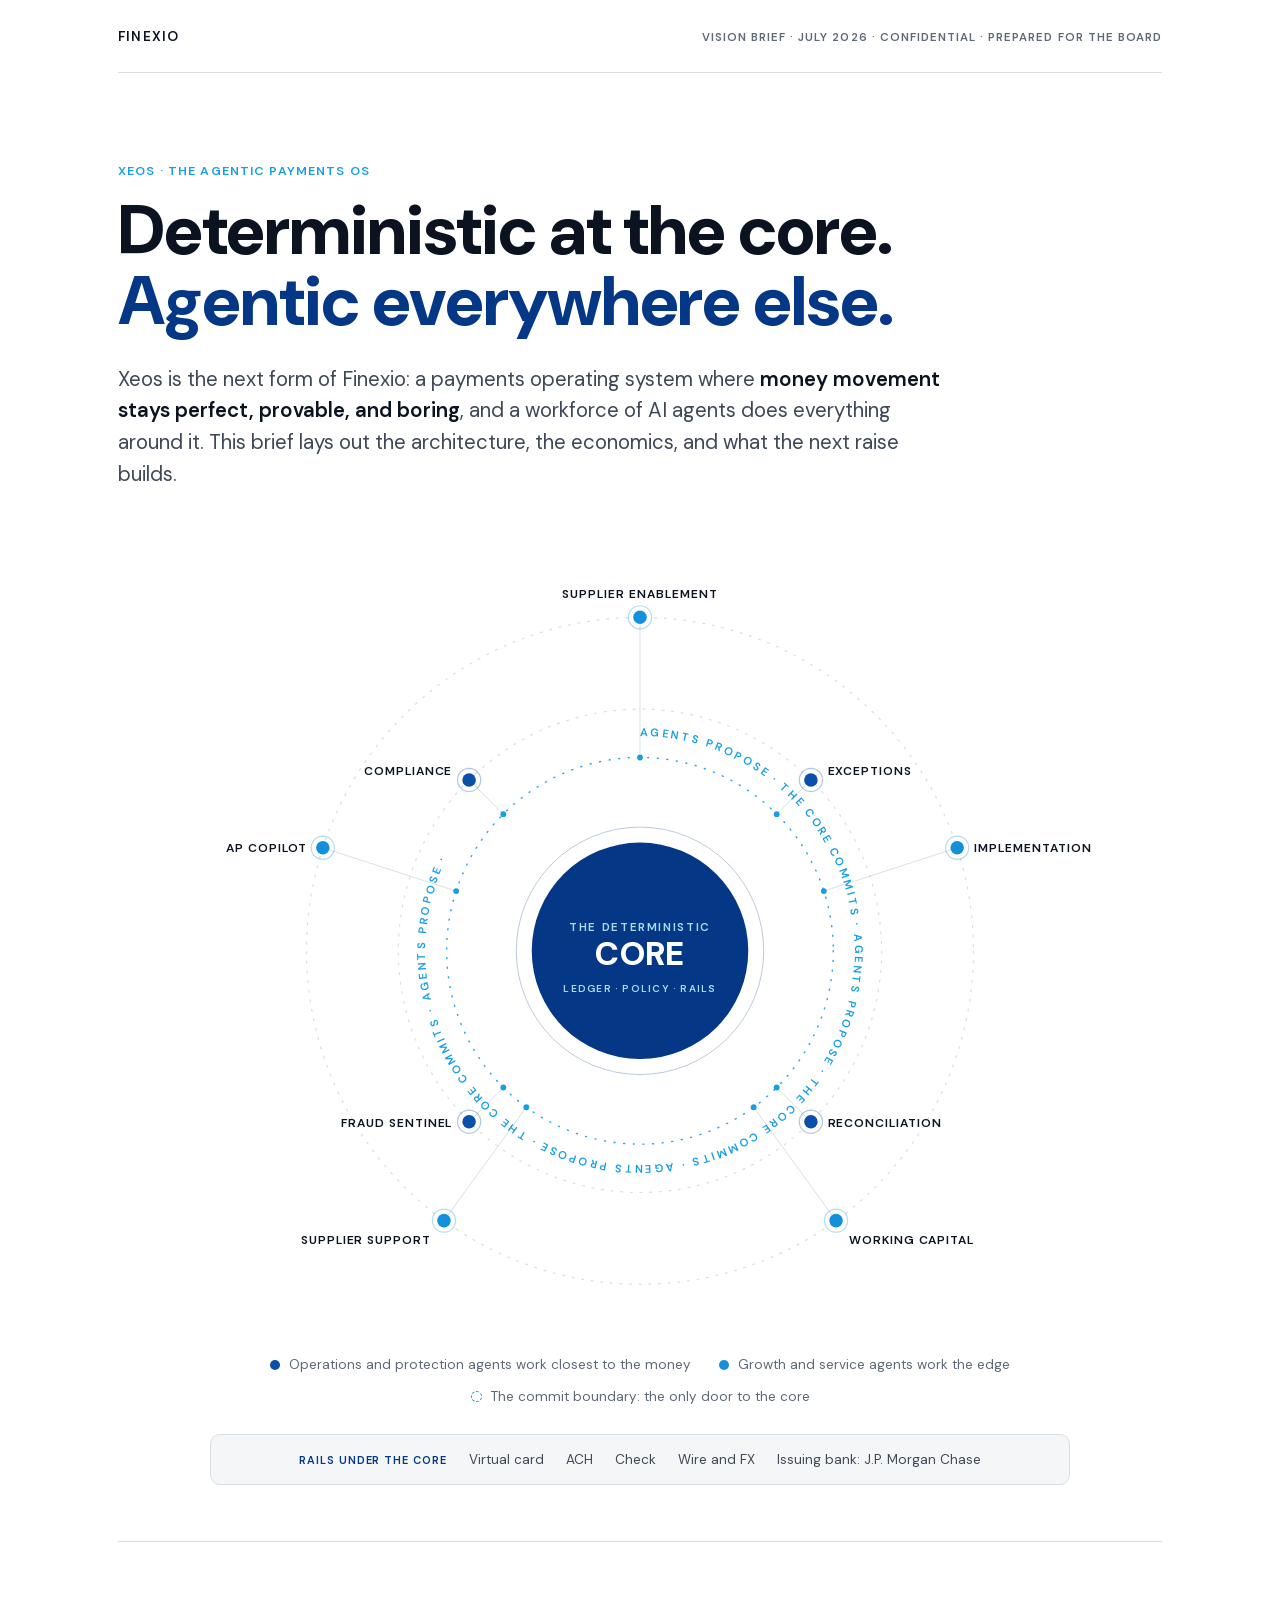
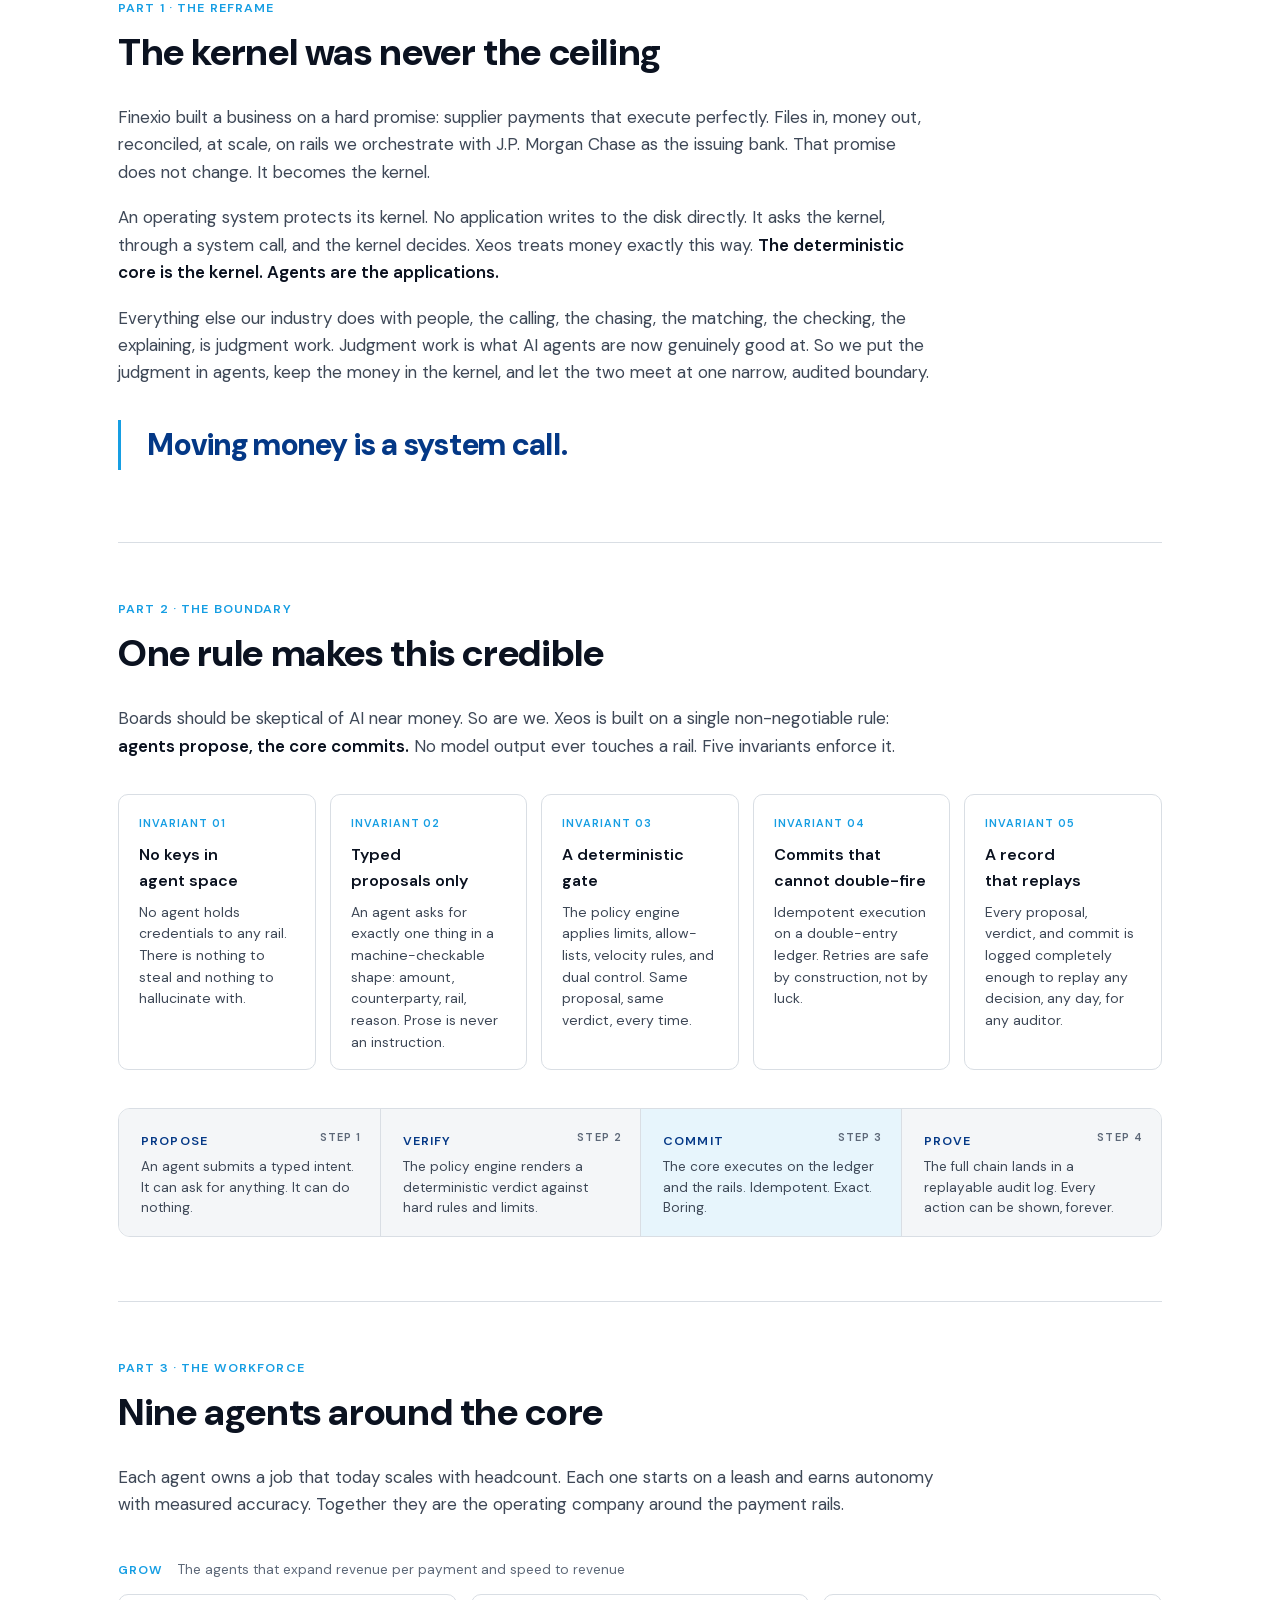
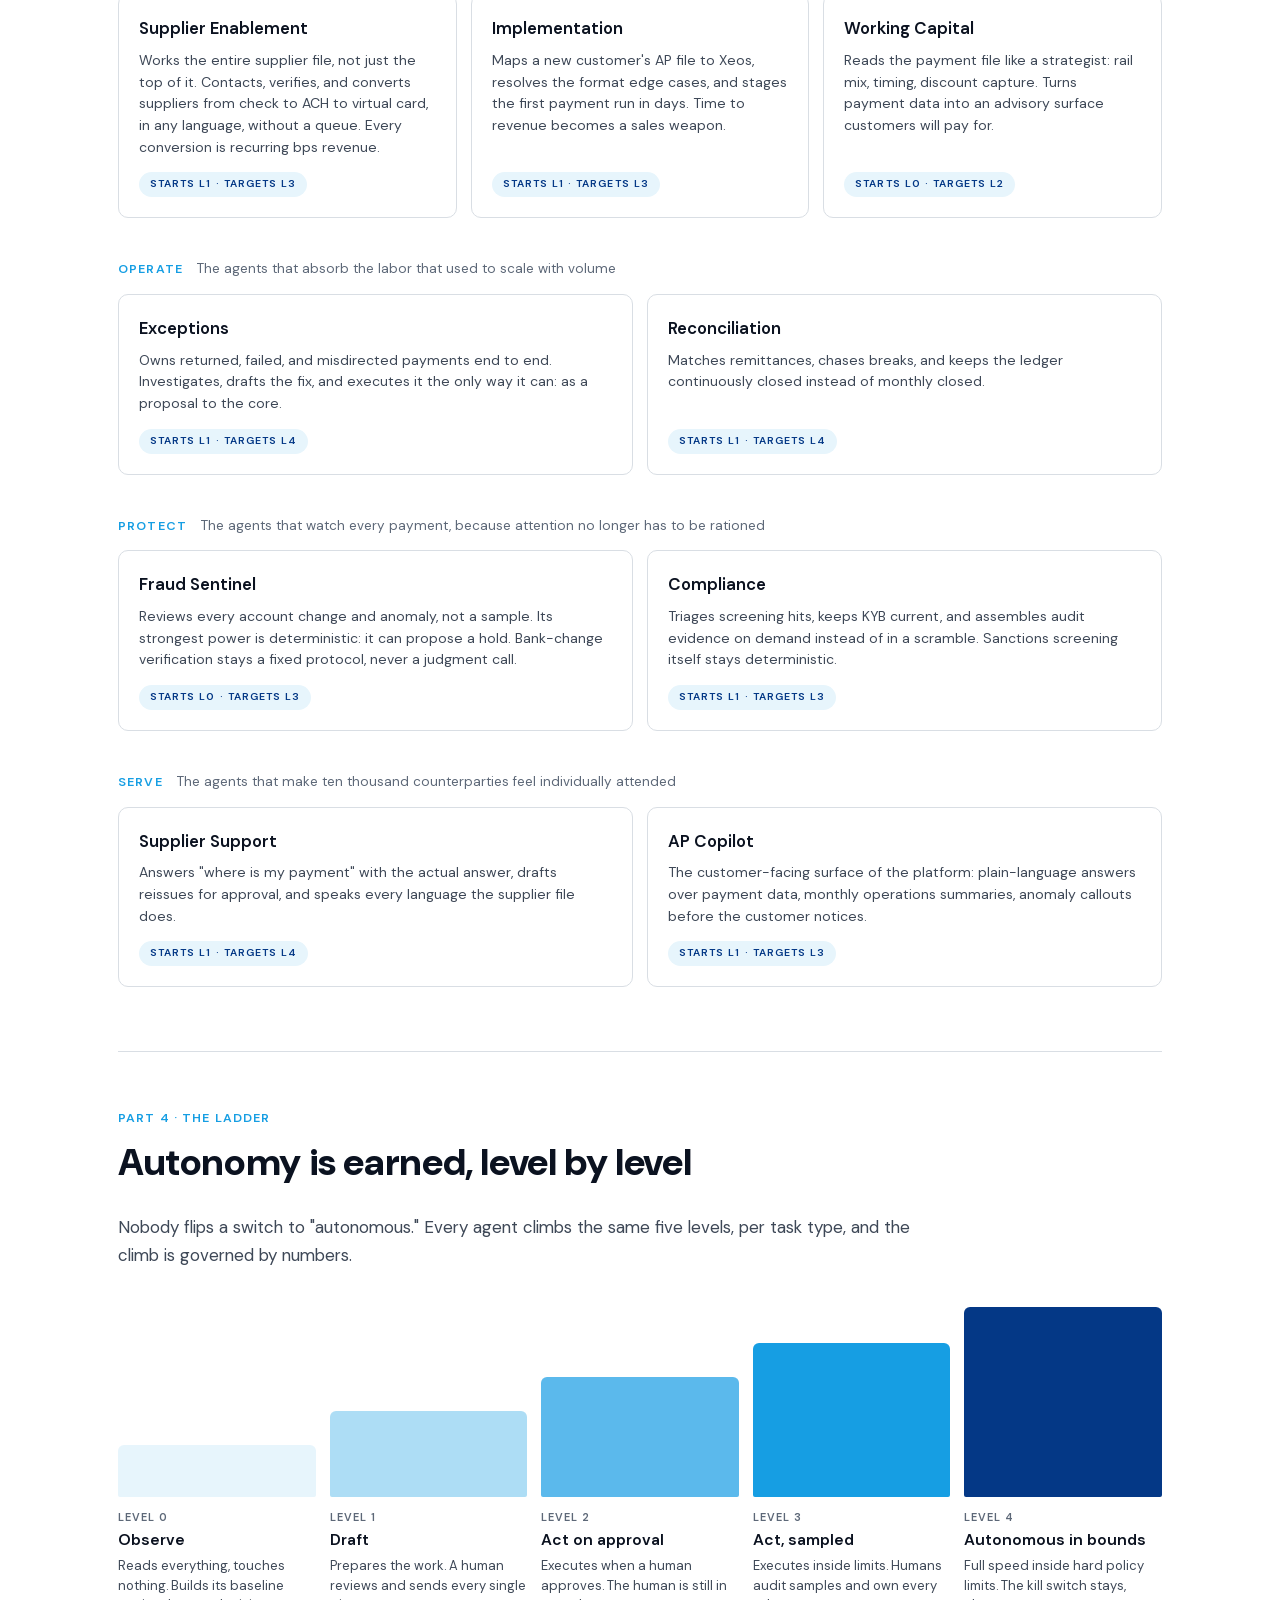
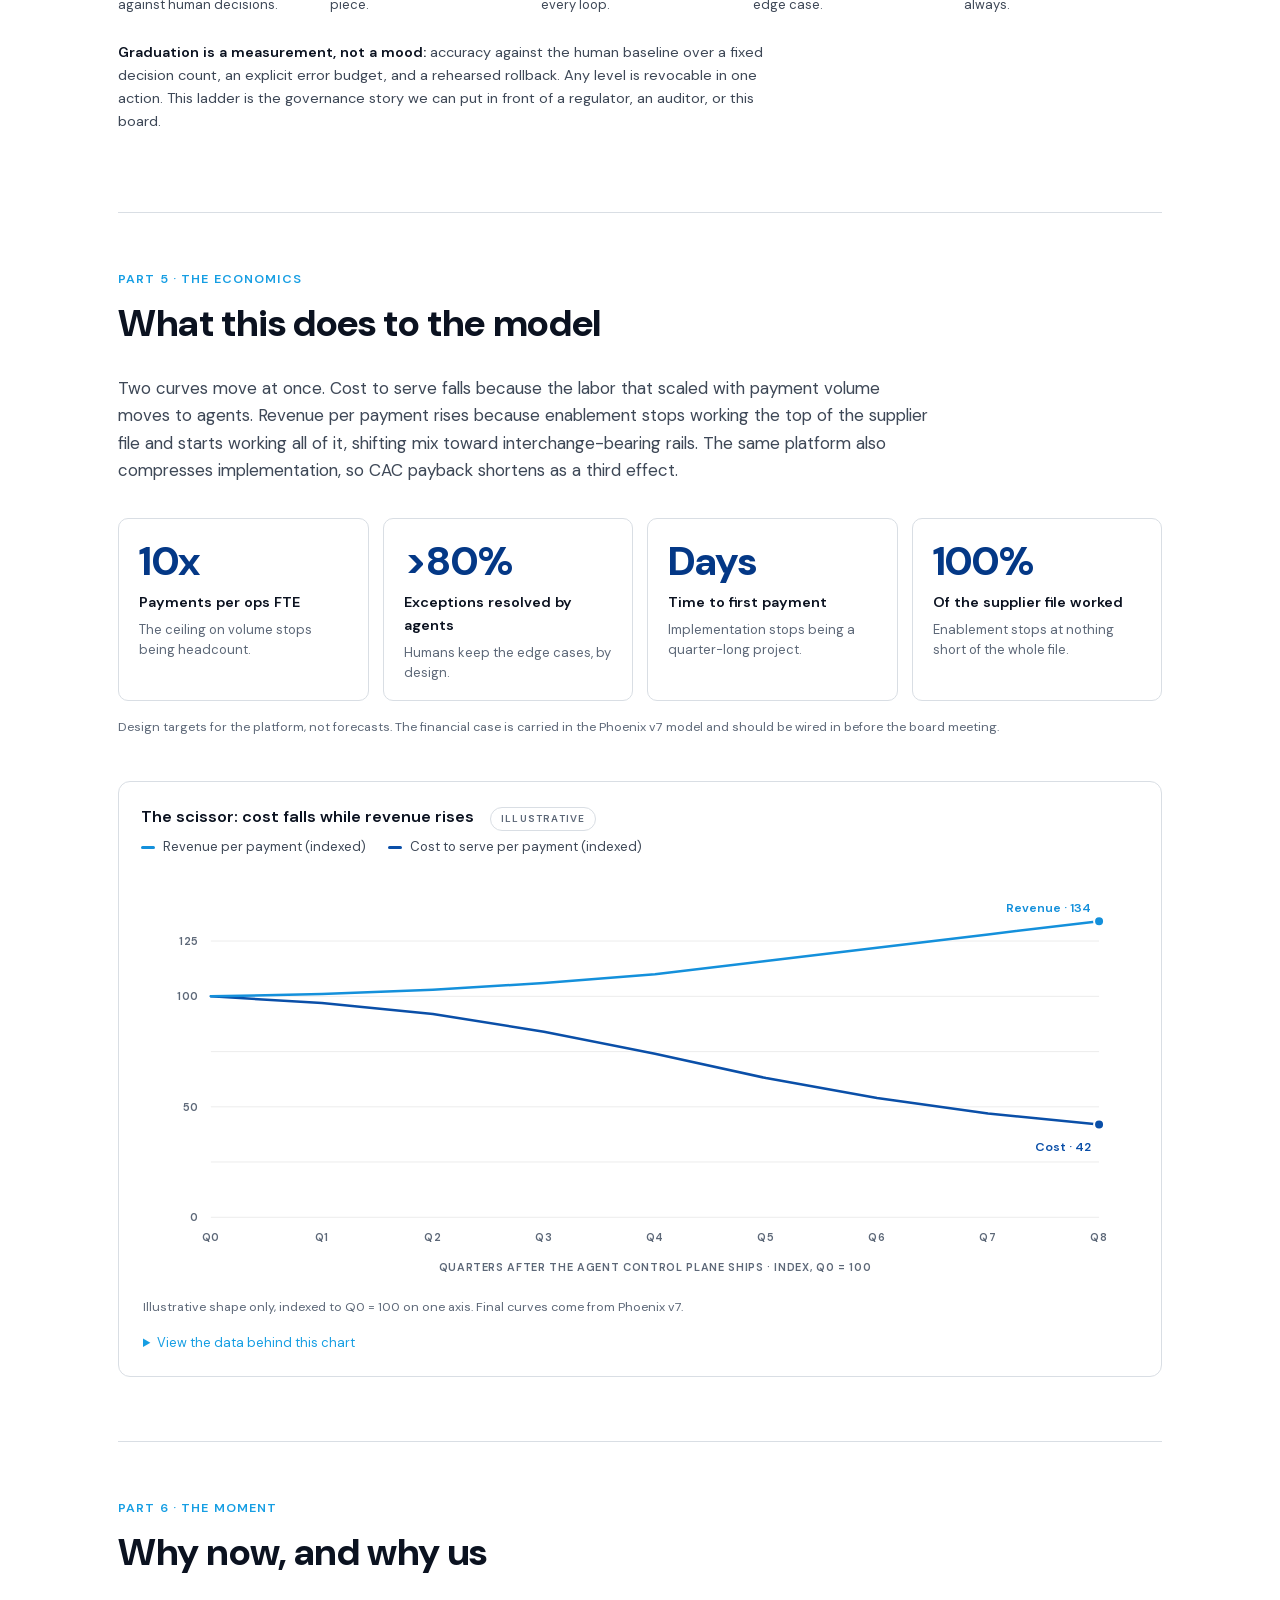
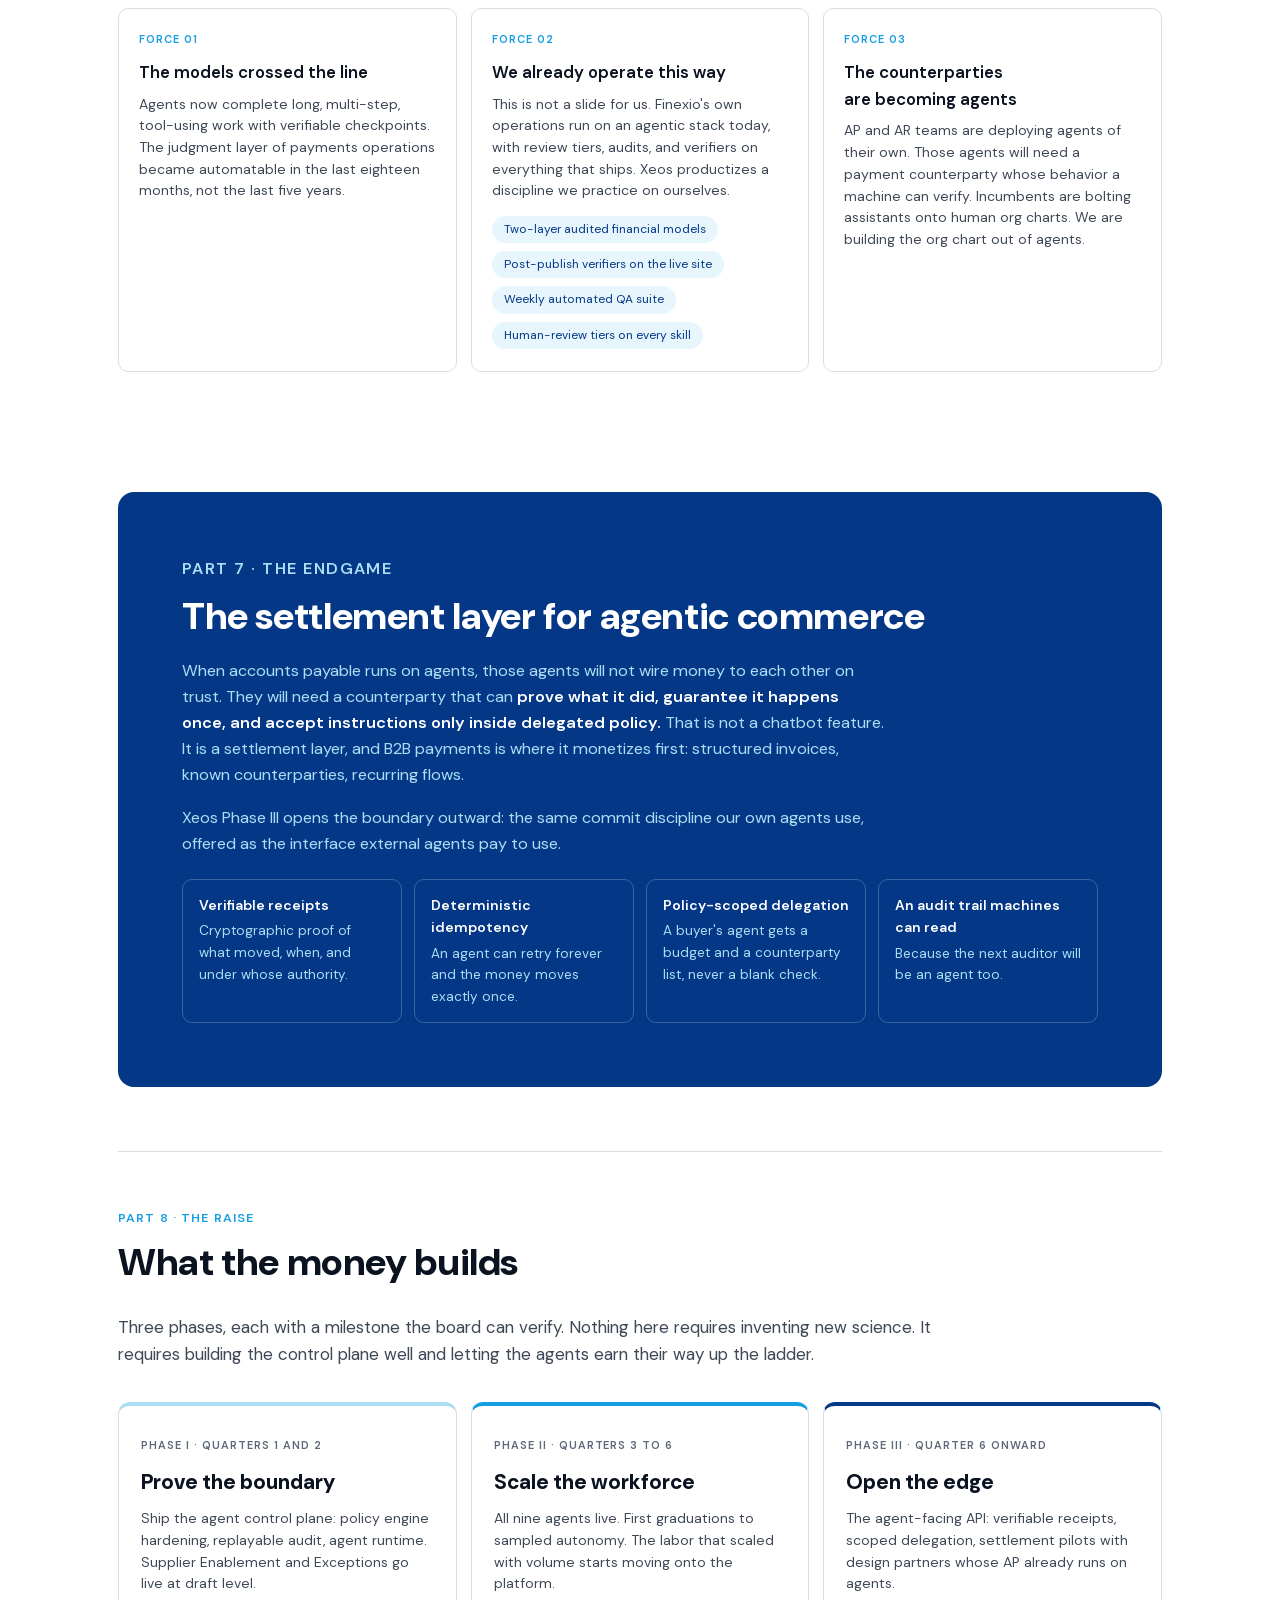
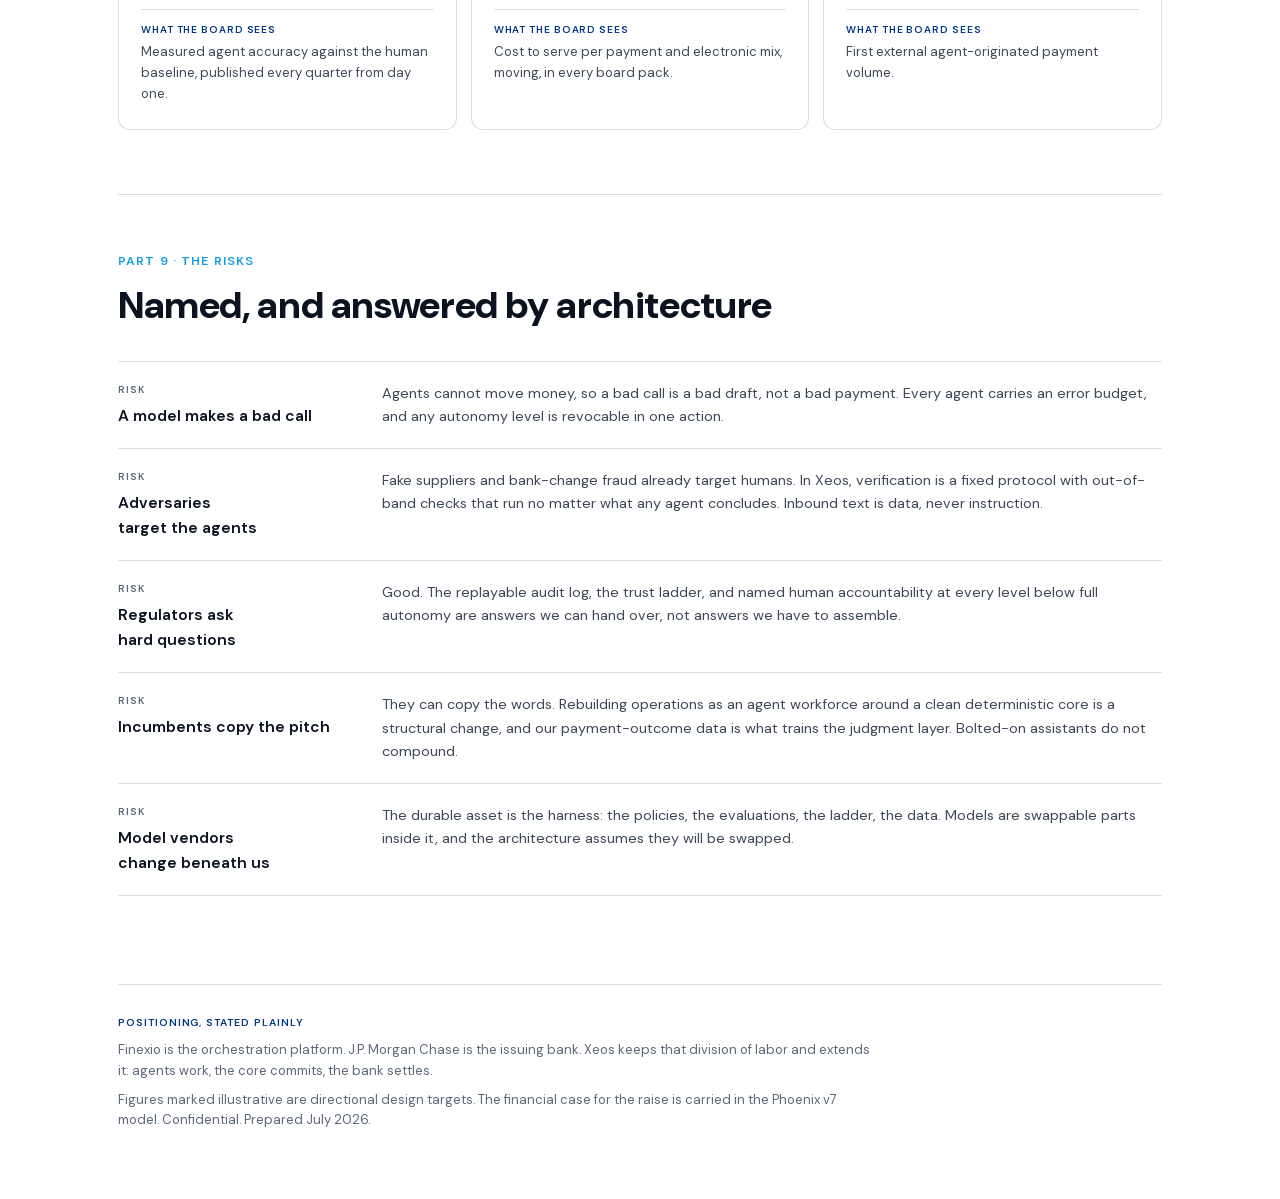
==== xeos-vision.html @ f132d8aa "Add Xeos vision brief: the agentic payments OS Board-ready vision page reframing Finexio as Xeos, an" ====
<!doctype html>
<html lang="en">
<head>
<meta charset="utf-8">
<meta name="viewport" content="width=device-width, initial-scale=1">
<meta name="robots" content="noindex">
<title>Xeos · The Agentic Payments OS</title>
</head>
<body>
<style>
  @font-face { font-family:'DM Sans'; font-style:normal; font-weight:400; font-display:swap;
    src:url([data-uri]) format('woff2'); }
  @font-face { font-family:'DM Sans'; font-style:normal; font-weight:500; font-display:swap;
    src:url([data-uri]) format('woff2'); }
  @font-face { font-family:'DM Sans'; font-style:normal; font-weight:600; font-display:swap;
    src:url([data-uri]) format('woff2'); }
  @font-face { font-family:'DM Sans Disp'; font-style:normal; font-weight:800; font-display:swap;
    src:url([data-uri]) format('woff2'); }
  @font-face { font-family:'DM Sans Cap'; font-style:normal; font-weight:600; font-display:swap;
    src:url([data-uri]) format('woff2'); }

  :root {
    --paper:#FFFFFF; --card:#FFFFFF; --tint:#F4F6F8;
    --ink:#0B1220; --sub:#3E4857; --meta:#5D6878;
    --brand-fill:#043886; --brand-ink:#043886; --blue:#169EE3;
    --wash:#E7F5FC; --soft:#ADDDF5;
    --line:#D9DEE4; --line-soft:#ECECEC;
    --chart-a:#0A4FA8; --chart-b:#1490DB;
    --core-fill:#043886; --core-ink:#FFFFFF; --core-dim:#ADDDF5;
    --band-bg:#043886; --band-ink:#FFFFFF; --band-dim:#ADDDF5;
    --l0:#E7F5FC; --l1:#ADDDF5; --l2:#5BB9EC; --l3:#169EE3; --l4:#043886;
    --lbl0:#1E4A6E; --lbl-hi:#FFFFFF;
  }
  @media (prefers-color-scheme: dark) {
    :root {
      --paper:#0B1220; --card:#131B2C; --tint:#101828;
      --ink:#F4F6F8; --sub:#C3CBD6; --meta:#8892A0;
      --brand-fill:#0E2E66; --brand-ink:#A9CDF2; --blue:#2AA8E8;
      --wash:#10233F; --soft:#1B3E6B;
      --line:#2A3342; --line-soft:#1E2736;
      --chart-a:#3E6AC8; --chart-b:#1FA0DC;
      --core-fill:#0E2E66; --core-ink:#F4F6F8; --core-dim:#9CC4F0;
      --band-bg:#0F2A5C; --band-ink:#F4F6F8; --band-dim:#9CC4F0;
      --l0:#14304F; --l1:#1A4A74; --l2:#1F659B; --l3:#1F8FCC; --l4:#57B7EE;
      --lbl0:#9FB8CE; --lbl-hi:#0B1220;
    }
  }
  :root[data-theme="light"] {
    --paper:#FFFFFF; --card:#FFFFFF; --tint:#F4F6F8;
    --ink:#0B1220; --sub:#3E4857; --meta:#5D6878;
    --brand-fill:#043886; --brand-ink:#043886; --blue:#169EE3;
    --wash:#E7F5FC; --soft:#ADDDF5;
    --line:#D9DEE4; --line-soft:#ECECEC;
    --chart-a:#0A4FA8; --chart-b:#1490DB;
    --core-fill:#043886; --core-ink:#FFFFFF; --core-dim:#ADDDF5;
    --band-bg:#043886; --band-ink:#FFFFFF; --band-dim:#ADDDF5;
    --l0:#E7F5FC; --l1:#ADDDF5; --l2:#5BB9EC; --l3:#169EE3; --l4:#043886;
    --lbl0:#1E4A6E; --lbl-hi:#FFFFFF;
  }
  :root[data-theme="dark"] {
    --paper:#0B1220; --card:#131B2C; --tint:#101828;
    --ink:#F4F6F8; --sub:#C3CBD6; --meta:#8892A0;
    --brand-fill:#0E2E66; --brand-ink:#A9CDF2; --blue:#2AA8E8;
    --wash:#10233F; --soft:#1B3E6B;
    --line:#2A3342; --line-soft:#1E2736;
    --chart-a:#3E6AC8; --chart-b:#1FA0DC;
    --core-fill:#0E2E66; --core-ink:#F4F6F8; --core-dim:#9CC4F0;
    --band-bg:#0F2A5C; --band-ink:#F4F6F8; --band-dim:#9CC4F0;
    --l0:#14304F; --l1:#1A4A74; --l2:#1F659B; --l3:#1F8FCC; --l4:#57B7EE;
    --lbl0:#9FB8CE; --lbl-hi:#0B1220;
  }

  * { box-sizing:border-box; }
  html { -webkit-text-size-adjust:100%; }
  body {
    margin:0; background:var(--paper); color:var(--ink);
    font-family:'DM Sans', 'Helvetica Neue', Arial, sans-serif;
    font-size:17px; line-height:1.6; font-weight:400;
  }
  .wrap { max-width:1100px; margin:0 auto; padding:0 28px; }
  .prose { max-width:68ch; }
  .prose p { margin:0 0 1.1em; color:var(--sub); }
  .prose p strong, .prose strong { color:var(--ink); font-weight:600; }
  a { color:var(--blue); }
  :focus-visible { outline:2px solid var(--blue); outline-offset:2px; border-radius:2px; }

  .cap {
    font-family:'DM Sans Cap','DM Sans',sans-serif; font-weight:600;
    text-transform:uppercase; letter-spacing:.09em; font-size:12.5px;
  }
  .eyebrow { color:var(--blue); margin:0 0 14px; }
  h1, h2, h3 { text-wrap:balance; }
  h1 {
    font-family:'DM Sans Disp','DM Sans',sans-serif; font-weight:800;
    font-size:clamp(2.5rem, 6.2vw, 4.3rem); line-height:1.04;
    letter-spacing:-0.015em; margin:0 0 26px;
  }
  h1 .alt { color:var(--brand-ink); }
  h2 {
    font-family:'DM Sans Disp','DM Sans',sans-serif; font-weight:800;
    font-size:clamp(1.65rem, 3.4vw, 2.35rem); line-height:1.12;
    letter-spacing:-0.01em; margin:0 0 20px;
  }
  h3 { font-weight:600; font-size:1.05rem; margin:0 0 8px; }

  /* top bar */
  .topbar {
    display:flex; justify-content:space-between; align-items:baseline; gap:16px;
    padding:26px 0 24px; border-bottom:1px solid var(--line);
  }
  .topbar .who { color:var(--ink); font-size:13.5px; }
  .topbar .stamp { color:var(--meta); font-size:11.5px; text-align:right; }

  .hero { padding:88px 0 34px; }
  .lede { font-size:clamp(1.05rem, 1.8vw, 1.28rem); line-height:1.55; color:var(--sub); max-width:60ch; margin:0; }
  .lede strong { color:var(--ink); font-weight:600; }

  section { padding:56px 0 8px; }
  .part { border-top:1px solid var(--line); margin-top:56px; }
  .parthead { margin-bottom:30px; }

  /* orbital diagram */
  .orbit-stage { margin:44px 0 0; }
  .orbit-scroll { overflow-x:auto; }
  .orbit-scroll svg { display:block; margin:0 auto; min-width:720px; width:100%; max-width:1080px; height:auto; }
  .o-orbit { fill:none; stroke:var(--line); stroke-width:1.25; stroke-dasharray:3 7; }
  .o-ring  { fill:none; stroke:var(--blue); stroke-width:1.5; stroke-dasharray:1 9; stroke-linecap:round; opacity:.9; }
  .o-spoke { stroke:var(--line); stroke-width:1; }
  .o-port  { fill:var(--blue); }
  .o-core  { fill:var(--core-fill); }
  .o-corehalo { fill:none; stroke:var(--brand-ink); stroke-width:1; opacity:.28; }
  .o-node-in  { fill:var(--chart-a); }
  .o-node-out { fill:var(--chart-b); }
  .o-halo-in  { fill:none; stroke:var(--chart-a); stroke-width:1.25; opacity:.32; }
  .o-halo-out { fill:none; stroke:var(--chart-b); stroke-width:1.25; opacity:.32; }
  .o-lbl { font-family:'DM Sans Cap','DM Sans',sans-serif; font-weight:600; font-size:12.5px;
           letter-spacing:.08em; fill:var(--ink); }
  .o-ringtext { font-family:'DM Sans Cap','DM Sans',sans-serif; font-weight:600; font-size:11.5px;
                letter-spacing:.22em; fill:var(--blue); }
  .o-core-cap  { font-family:'DM Sans Cap','DM Sans',sans-serif; font-weight:600; font-size:12px;
                 letter-spacing:.14em; fill:var(--core-dim); }
  .o-core-big  { font-family:'DM Sans Disp','DM Sans',sans-serif; font-weight:800; font-size:34px;
                 letter-spacing:.01em; fill:var(--core-ink); }
  .o-core-sub  { font-family:'DM Sans Cap','DM Sans',sans-serif; font-weight:600; font-size:10.5px;
                 letter-spacing:.12em; fill:var(--core-dim); }
  @keyframes orbitdrift { to { stroke-dashoffset:-640; } }
  @keyframes ringdrift  { to { stroke-dashoffset:-320; } }
  @keyframes slowspin   { to { transform:rotate(360deg); } }
  .o-orbit { animation:orbitdrift 70s linear infinite; }
  .o-ring  { animation:ringdrift 40s linear infinite; }
  .o-ringtextg { transform-origin:540px 395px; animation:slowspin 300s linear infinite; }
  @media (prefers-reduced-motion: reduce) {
    .o-orbit, .o-ring, .o-ringtextg { animation:none; }
  }
  .orbit-legend {
    display:flex; flex-wrap:wrap; gap:10px 28px; justify-content:center;
    margin:22px auto 0; padding:0; list-style:none; max-width:900px;
    color:var(--meta); font-size:13.5px;
  }
  .orbit-legend li { display:flex; align-items:center; gap:9px; }
  .dot { width:10px; height:10px; border-radius:50%; flex:none; }
  .dot.in { background:var(--chart-a); } .dot.out { background:var(--chart-b); }
  .dot.ring { background:none; border:1.5px dashed var(--blue); width:11px; height:11px; }
  .rails {
    margin:26px auto 0; max-width:860px; border:1px solid var(--line); border-radius:10px;
    background:var(--tint); padding:14px 22px; display:flex; flex-wrap:wrap; gap:8px 22px;
    align-items:baseline; justify-content:center; font-size:13.5px; color:var(--sub);
  }
  .rails .cap { color:var(--brand-ink); font-size:11px; }

  /* pull quote */
  .pull {
    border-left:3px solid var(--blue); margin:34px 0 8px; padding:6px 0 6px 26px;
    font-family:'DM Sans Disp','DM Sans',sans-serif; font-weight:800;
    font-size:clamp(1.35rem, 2.6vw, 1.9rem); line-height:1.25; letter-spacing:-0.008em;
    color:var(--brand-ink); max-width:24ch; text-wrap:balance;
  }

  /* invariants */
  .invar { display:grid; grid-template-columns:repeat(auto-fit, minmax(215px, 1fr)); gap:14px; margin-top:34px; }
  @media (min-width:1020px) { .invar { grid-template-columns:repeat(5, 1fr); } }
  .invar article { border:1px solid var(--line); border-radius:10px; padding:20px 20px 16px; background:var(--card); }
  .invar .cap { color:var(--blue); display:block; margin-bottom:10px; font-size:11px; }
  .invar h3 { font-size:1rem; }
  .invar p { margin:0; font-size:14px; color:var(--sub); line-height:1.55; }

  /* flow strip */
  .flow { display:grid; grid-template-columns:1fr 1fr 1fr 1fr; gap:0; margin-top:38px;
          border:1px solid var(--line); border-radius:12px; overflow:hidden; }
  .flow > div { padding:22px 22px 18px; position:relative; background:var(--tint); }
  .flow > div + div { border-left:1px solid var(--line); }
  .flow > div:nth-child(3) { background:var(--wash); }
  .flow .cap { display:block; color:var(--brand-ink); margin-bottom:6px; }
  .flow .n { position:absolute; top:20px; right:18px; font-family:'DM Sans Cap','DM Sans',sans-serif;
             color:var(--meta); font-size:11px; letter-spacing:.1em; }
  .flow p { margin:0; font-size:13.5px; color:var(--sub); line-height:1.5; }
  @media (max-width:760px) { .flow { grid-template-columns:1fr; } .flow > div + div { border-left:none; border-top:1px solid var(--line); } }

  /* agent catalog */
  .grouphead { display:flex; align-items:baseline; gap:14px; margin:40px 0 14px; }
  .grouphead .cap { color:var(--blue); }
  .grouphead .why { color:var(--meta); font-size:13.5px; }
  .agents { display:grid; grid-template-columns:repeat(auto-fit, minmax(255px, 1fr)); gap:14px; }
  .agents article { border:1px solid var(--line); border-radius:10px; padding:20px; background:var(--card);
                    display:flex; flex-direction:column; gap:8px; }
  .agents h3 { margin:0; }
  .agents p { margin:0; font-size:14px; color:var(--sub); line-height:1.55; flex:1; }
  .lvl { align-self:flex-start; font-family:'DM Sans Cap','DM Sans',sans-serif; font-weight:600;
         font-size:10.5px; letter-spacing:.1em; text-transform:uppercase; color:var(--brand-ink);
         background:var(--wash); border-radius:99px; padding:4px 11px; margin-top:6px; }

  /* ladder */
  .ladder-scroll { overflow-x:auto; margin-top:38px; }
  .ladder { display:grid; grid-template-columns:repeat(5, minmax(128px,1fr)); gap:14px; min-width:700px; }
  .step .barwrap { height:190px; display:flex; align-items:flex-end; }
  .step .bar { width:100%; border-radius:6px 6px 2px 2px; }
  .step .tag { margin:12px 0 2px; color:var(--meta); font-size:11px; }
  .step h3 { font-size:.98rem; margin:0 0 4px; }
  .step p { margin:0; font-size:13px; color:var(--sub); line-height:1.5; }
  .ladder-note { margin-top:26px; color:var(--sub); font-size:14.5px; max-width:68ch; }
  .ladder-note strong { color:var(--ink); }

  /* stats */
  .stats { display:grid; grid-template-columns:repeat(auto-fit, minmax(210px,1fr)); gap:14px; margin-top:34px; }
  .stats article { border:1px solid var(--line); border-radius:10px; padding:22px 20px 18px; background:var(--card); }
  .stats .big { font-family:'DM Sans Disp','DM Sans',sans-serif; font-weight:800; font-size:2.5rem;
                line-height:1; color:var(--brand-ink); font-variant-numeric:tabular-nums; letter-spacing:-0.01em; }
  .stats .lbl { margin:10px 0 6px; font-weight:600; font-size:14.5px; color:var(--ink); }
  .stats p { margin:0; font-size:13px; color:var(--meta); line-height:1.5; }
  .flagnote { margin-top:16px; color:var(--meta); font-size:12.5px; }

  /* chart */
  figure.chart { margin:44px 0 0; border:1px solid var(--line); border-radius:12px; padding:22px 22px 12px; background:var(--card); }
  .chart-head { display:flex; flex-wrap:wrap; align-items:baseline; gap:10px 16px; margin-bottom:4px; }
  .chart-head h3 { margin:0; font-size:1.02rem; }
  .badge { font-family:'DM Sans Cap','DM Sans',sans-serif; font-weight:600; font-size:10px; letter-spacing:.12em;
           text-transform:uppercase; color:var(--meta); border:1px solid var(--line); border-radius:99px; padding:3px 10px; }
  .legend { display:flex; gap:22px; flex-wrap:wrap; margin:6px 0 10px; font-size:13px; color:var(--sub); }
  .legend span { display:inline-flex; align-items:center; gap:8px; }
  .sw { width:14px; height:3px; border-radius:2px; display:inline-block; }
  .chart-scroll { overflow-x:auto; position:relative; }
  .chart-scroll svg { display:block; min-width:640px; width:100%; height:auto; }
  .grid-l { stroke:var(--line-soft); stroke-width:1; }
  .axis-t { font-family:'DM Sans Cap','DM Sans',sans-serif; font-size:11px; letter-spacing:.06em; fill:var(--meta); }
  .ser-a { fill:none; stroke:var(--chart-a); stroke-width:2.5; stroke-linejoin:round; stroke-linecap:round; }
  .ser-b { fill:none; stroke:var(--chart-b); stroke-width:2.5; stroke-linejoin:round; stroke-linecap:round; }
  .end-a { fill:var(--chart-a); stroke:var(--card); stroke-width:2; }
  .end-b { fill:var(--chart-b); stroke:var(--card); stroke-width:2; }
  .dlab { font-family:'DM Sans','DM Sans Cap',sans-serif; font-weight:600; font-size:12.5px; }
  .dlab.a { fill:var(--chart-a); } .dlab.b { fill:var(--chart-b); }
  :root[data-theme="dark"] .dlab.a, :root[data-theme="dark"] .dlab.b { fill:var(--ink); }
  @media (prefers-color-scheme: dark) { :root:not([data-theme="light"]) .dlab.a, :root:not([data-theme="light"]) .dlab.b { fill:var(--ink); } }
  .xhair { stroke:var(--meta); stroke-width:1; stroke-dasharray:3 4; opacity:0; }
  .hovpt { opacity:0; }
  .tip { position:absolute; pointer-events:none; background:var(--ink); color:var(--paper);
         font-size:12.5px; line-height:1.45; border-radius:8px; padding:8px 12px; opacity:0;
         transform:translate(-50%, -110%); white-space:nowrap; transition:opacity .12s; z-index:3; }
  .tip b { font-weight:600; }
  figcaption { color:var(--meta); font-size:12.5px; padding:10px 2px 8px; }
  details.tbl { margin:8px 2px 10px; font-size:13px; color:var(--sub); }
  details.tbl summary { cursor:pointer; color:var(--blue); font-size:13px; }
  details.tbl table { border-collapse:collapse; margin-top:10px; font-variant-numeric:tabular-nums; }
  details.tbl th, details.tbl td { border:1px solid var(--line); padding:5px 12px; text-align:right; }
  details.tbl th:first-child, details.tbl td:first-child { text-align:left; }

  /* three forces */
  .forces { display:grid; grid-template-columns:repeat(auto-fit, minmax(250px,1fr)); gap:14px; margin-top:34px; }
  .forces article { border:1px solid var(--line); border-radius:10px; padding:22px 20px; background:var(--card); }
  .forces .cap { color:var(--blue); display:block; margin-bottom:10px; font-size:11px; }
  .forces p { margin:0; font-size:14px; color:var(--sub); line-height:1.55; }
  .proof { display:flex; flex-wrap:wrap; gap:8px; margin-top:14px; }
  .proof span { font-size:12px; color:var(--brand-ink); background:var(--wash); border-radius:99px; padding:4px 12px; }

  /* endgame band */
  .band { background:var(--band-bg); color:var(--band-ink); border-radius:16px; margin-top:56px;
          padding:clamp(36px, 6vw, 64px); }
  .band .eyebrow { color:var(--band-dim); }
  .band h2 { color:var(--band-ink); }
  .band p { color:var(--band-dim); max-width:64ch; font-size:1.02rem; }
  .band p strong { color:var(--band-ink); font-weight:600; }
  .band ul { margin:22px 0 0; padding:0; list-style:none; display:grid; grid-template-columns:repeat(auto-fit,minmax(215px,1fr)); gap:12px; }
  .band li { border:1px solid rgba(255,255,255,.22); border-radius:10px; padding:14px 16px; font-size:13.5px; color:var(--band-dim); }
  .band li b { display:block; color:var(--band-ink); font-weight:600; margin-bottom:4px; font-size:14px; }

  /* phases */
  .phases { display:grid; grid-template-columns:repeat(auto-fit, minmax(265px,1fr)); gap:14px; margin-top:34px; }
  .phases article { border:1px solid var(--line); border-radius:12px; padding:24px 22px; background:var(--card);
                    border-top:4px solid var(--soft); }
  .phases article:nth-child(2) { border-top-color:var(--blue); }
  .phases article:nth-child(3) { border-top-color:var(--brand-fill); }
  .phases .cap { color:var(--meta); font-size:11px; }
  .phases h3 { font-family:'DM Sans Disp','DM Sans',sans-serif; font-weight:800; font-size:1.3rem; margin:8px 0 10px; }
  .phases p { margin:0 0 14px; font-size:14px; color:var(--sub); line-height:1.55; }
  .phases .sees { border-top:1px solid var(--line); padding-top:12px; font-size:13px; color:var(--sub); }
  .phases .sees .cap { color:var(--brand-ink); display:block; margin-bottom:4px; font-size:10px; }

  /* risks */
  .risks { margin-top:34px; border-top:1px solid var(--line); }
  .risks > div { display:grid; grid-template-columns:230px 1fr; gap:10px 34px; padding:20px 0; border-bottom:1px solid var(--line); }
  .risks h3 { font-size:.98rem; margin:0; }
  .risks .cap { display:block; color:var(--meta); font-size:10px; margin-bottom:5px; }
  .risks p { margin:0; font-size:14.5px; color:var(--sub); line-height:1.6; }
  @media (max-width:700px) { .risks > div { grid-template-columns:1fr; } }

  footer { margin-top:80px; border-top:1px solid var(--line); padding:30px 0 60px; color:var(--meta); font-size:13px; }
  footer p { margin:0 0 8px; max-width:76ch; }
  footer .cap { color:var(--brand-ink); font-size:10.5px; }
</style>

<div class="wrap">
  <div class="topbar">
    <span class="cap who">Finexio</span>
    <span class="cap stamp">Vision brief · July 2026 · Confidential · Prepared for the board</span>
  </div>

  <header class="hero">
    <p class="cap eyebrow">Xeos · The Agentic Payments OS</p>
    <h1>Deterministic at the core.<br><span class="alt">Agentic everywhere else.</span></h1>
    <p class="lede">Xeos is the next form of Finexio: a payments operating system where <strong>money movement stays perfect, provable, and boring</strong>, and a workforce of AI agents does everything around it. This brief lays out the architecture, the economics, and what the next raise builds.</p>
  </header>

  <div class="orbit-stage">
    <div class="orbit-scroll">
      <svg viewBox="0 0 1080 790" role="img" aria-label="The Xeos architecture: a deterministic core at the center, a commit boundary around it, and nine AI agents on two orbits. Operations and protection agents orbit close to the core; growth and service agents orbit at the edge. Agents connect only to the boundary, never to the core.">
        <!-- orbits -->
        <circle class="o-orbit" cx="540" cy="395" r="250"></circle>
        <circle class="o-orbit" cx="540" cy="395" r="345"></circle>

        <!-- spokes: each agent connects to the boundary, never the core -->
        <g>
          <line class="o-spoke" x1="716.8" y1="218.2" x2="681.4" y2="253.6"></line>
          <line class="o-spoke" x1="716.8" y1="571.8" x2="681.4" y2="536.4"></line>
          <line class="o-spoke" x1="363.2" y1="571.8" x2="398.6" y2="536.4"></line>
          <line class="o-spoke" x1="363.2" y1="218.2" x2="398.6" y2="253.6"></line>
          <line class="o-spoke" x1="540" y1="50" x2="540" y2="195"></line>
          <line class="o-spoke" x1="868.1" y1="288.4" x2="730.2" y2="333.2"></line>
          <line class="o-spoke" x1="742.8" y1="674.1" x2="657.6" y2="556.8"></line>
          <line class="o-spoke" x1="337.2" y1="674.1" x2="422.4" y2="556.8"></line>
          <line class="o-spoke" x1="211.9" y1="288.4" x2="349.8" y2="333.2"></line>
          <!-- ports where proposals arrive at the boundary -->
          <circle class="o-port" cx="681.4" cy="253.6" r="3"></circle>
          <circle class="o-port" cx="681.4" cy="536.4" r="3"></circle>
          <circle class="o-port" cx="398.6" cy="536.4" r="3"></circle>
          <circle class="o-port" cx="398.6" cy="253.6" r="3"></circle>
          <circle class="o-port" cx="540" cy="195" r="3"></circle>
          <circle class="o-port" cx="730.2" cy="333.2" r="3"></circle>
          <circle class="o-port" cx="657.6" cy="556.8" r="3"></circle>
          <circle class="o-port" cx="422.4" cy="556.8" r="3"></circle>
          <circle class="o-port" cx="349.8" cy="333.2" r="3"></circle>
        </g>

        <!-- commit boundary -->
        <circle class="o-ring" cx="540" cy="395" r="200"></circle>
        <g class="o-ringtextg">
          <defs>
            <path id="ringpath" d="M 540 173 A 222 222 0 1 1 539.9 173"></path>
          </defs>
          <text class="o-ringtext"><textPath href="#ringpath">AGENTS PROPOSE · THE CORE COMMITS · AGENTS PROPOSE · THE CORE COMMITS · AGENTS PROPOSE · THE CORE COMMITS · AGENTS PROPOSE ·</textPath></text>
        </g>

        <!-- the core -->
        <circle class="o-corehalo" cx="540" cy="395" r="128"></circle>
        <circle class="o-core" cx="540" cy="395" r="112"></circle>
        <text class="o-core-cap" x="540" y="374" text-anchor="middle">THE DETERMINISTIC</text>
        <text class="o-core-big" x="540" y="410" text-anchor="middle">CORE</text>
        <text class="o-core-sub" x="540" y="438" text-anchor="middle">LEDGER · POLICY · RAILS</text>

        <!-- inner orbit: operations + protection -->
        <g>
          <circle class="o-halo-in" cx="716.8" cy="218.2" r="12"></circle><circle class="o-node-in" cx="716.8" cy="218.2" r="7"></circle>
          <circle class="o-halo-in" cx="716.8" cy="571.8" r="12"></circle><circle class="o-node-in" cx="716.8" cy="571.8" r="7"></circle>
          <circle class="o-halo-in" cx="363.2" cy="571.8" r="12"></circle><circle class="o-node-in" cx="363.2" cy="571.8" r="7"></circle>
          <circle class="o-halo-in" cx="363.2" cy="218.2" r="12"></circle><circle class="o-node-in" cx="363.2" cy="218.2" r="7"></circle>
          <text class="o-lbl" x="734" y="213" text-anchor="start">EXCEPTIONS</text>
          <text class="o-lbl" x="734" y="577" text-anchor="start">RECONCILIATION</text>
          <text class="o-lbl" x="346" y="577" text-anchor="end">FRAUD SENTINEL</text>
          <text class="o-lbl" x="346" y="213" text-anchor="end">COMPLIANCE</text>
        </g>

        <!-- outer orbit: growth + service -->
        <g>
          <circle class="o-halo-out" cx="540" cy="50" r="12"></circle><circle class="o-node-out" cx="540" cy="50" r="7"></circle>
          <circle class="o-halo-out" cx="868.1" cy="288.4" r="12"></circle><circle class="o-node-out" cx="868.1" cy="288.4" r="7"></circle>
          <circle class="o-halo-out" cx="742.8" cy="674.1" r="12"></circle><circle class="o-node-out" cx="742.8" cy="674.1" r="7"></circle>
          <circle class="o-halo-out" cx="337.2" cy="674.1" r="12"></circle><circle class="o-node-out" cx="337.2" cy="674.1" r="7"></circle>
          <circle class="o-halo-out" cx="211.9" cy="288.4" r="12"></circle><circle class="o-node-out" cx="211.9" cy="288.4" r="7"></circle>
          <text class="o-lbl" x="540" y="30" text-anchor="middle">SUPPLIER ENABLEMENT</text>
          <text class="o-lbl" x="886" y="293" text-anchor="start">IMPLEMENTATION</text>
          <text class="o-lbl" x="756" y="698" text-anchor="start">WORKING CAPITAL</text>
          <text class="o-lbl" x="324" y="698" text-anchor="end">SUPPLIER SUPPORT</text>
          <text class="o-lbl" x="196" y="293" text-anchor="end">AP COPILOT</text>
        </g>
      </svg>
    </div>
    <ul class="orbit-legend">
      <li><span class="dot in"></span>Operations and protection agents work closest to the money</li>
      <li><span class="dot out"></span>Growth and service agents work the edge</li>
      <li><span class="dot ring"></span>The commit boundary: the only door to the core</li>
    </ul>
    <div class="rails">
      <span class="cap">Rails under the core</span>
      <span>Virtual card</span><span>ACH</span><span>Check</span><span>Wire and FX</span>
      <span>Issuing bank: J.P. Morgan Chase</span>
    </div>
  </div>

  <section class="part">
    <div class="parthead">
      <p class="cap eyebrow">Part 1 · The reframe</p>
      <h2>The kernel was never the ceiling</h2>
    </div>
    <div class="prose">
      <p>Finexio built a business on a hard promise: supplier payments that execute perfectly. Files in, money out, reconciled, at scale, on rails we orchestrate with J.P. Morgan Chase as the issuing bank. That promise does not change. It becomes the kernel.</p>
      <p>An operating system protects its kernel. No application writes to the disk directly. It asks the kernel, through a system call, and the kernel decides. Xeos treats money exactly this way. <strong>The deterministic core is the kernel. Agents are the applications.</strong></p>
      <p>Everything else our industry does with people, the calling, the chasing, the matching, the checking, the explaining, is judgment work. Judgment work is what AI agents are now genuinely good at. So we put the judgment in agents, keep the money in the kernel, and let the two meet at one narrow, audited boundary.</p>
    </div>
    <p class="pull">Moving money is a system call.</p>
  </section>

  <section class="part">
    <div class="parthead">
      <p class="cap eyebrow">Part 2 · The boundary</p>
      <h2>One rule makes this credible</h2>
    </div>
    <div class="prose">
      <p>Boards should be skeptical of AI near money. So are we. Xeos is built on a single non-negotiable rule: <strong>agents propose, the core commits.</strong> No model output ever touches a rail. Five invariants enforce it.</p>
    </div>
    <div class="invar">
      <article><span class="cap">Invariant 01</span><h3>No keys in agent space</h3><p>No agent holds credentials to any rail. There is nothing to steal and nothing to hallucinate with.</p></article>
      <article><span class="cap">Invariant 02</span><h3>Typed proposals only</h3><p>An agent asks for exactly one thing in a machine-checkable shape: amount, counterparty, rail, reason. Prose is never an instruction.</p></article>
      <article><span class="cap">Invariant 03</span><h3>A deterministic gate</h3><p>The policy engine applies limits, allow-lists, velocity rules, and dual control. Same proposal, same verdict, every time.</p></article>
      <article><span class="cap">Invariant 04</span><h3>Commits that cannot double-fire</h3><p>Idempotent execution on a double-entry ledger. Retries are safe by construction, not by luck.</p></article>
      <article><span class="cap">Invariant 05</span><h3>A record that replays</h3><p>Every proposal, verdict, and commit is logged completely enough to replay any decision, any day, for any auditor.</p></article>
    </div>
    <div class="flow" role="list">
      <div role="listitem"><span class="n">STEP 1</span><span class="cap">Propose</span><p>An agent submits a typed intent. It can ask for anything. It can do nothing.</p></div>
      <div role="listitem"><span class="n">STEP 2</span><span class="cap">Verify</span><p>The policy engine renders a deterministic verdict against hard rules and limits.</p></div>
      <div role="listitem"><span class="n">STEP 3</span><span class="cap">Commit</span><p>The core executes on the ledger and the rails. Idempotent. Exact. Boring.</p></div>
      <div role="listitem"><span class="n">STEP 4</span><span class="cap">Prove</span><p>The full chain lands in a replayable audit log. Every action can be shown, forever.</p></div>
    </div>
  </section>

  <section class="part">
    <div class="parthead">
      <p class="cap eyebrow">Part 3 · The workforce</p>
      <h2>Nine agents around the core</h2>
    </div>
    <div class="prose">
      <p>Each agent owns a job that today scales with headcount. Each one starts on a leash and earns autonomy with measured accuracy. Together they are the operating company around the payment rails.</p>
    </div>

    <div class="grouphead"><span class="cap">Grow</span><span class="why">The agents that expand revenue per payment and speed to revenue</span></div>
    <div class="agents">
      <article><h3>Supplier Enablement</h3><p>Works the entire supplier file, not just the top of it. Contacts, verifies, and converts suppliers from check to ACH to virtual card, in any language, without a queue. Every conversion is recurring bps revenue.</p><span class="lvl">Starts L1 · Targets L3</span></article>
      <article><h3>Implementation</h3><p>Maps a new customer's AP file to Xeos, resolves the format edge cases, and stages the first payment run in days. Time to revenue becomes a sales weapon.</p><span class="lvl">Starts L1 · Targets L3</span></article>
      <article><h3>Working Capital</h3><p>Reads the payment file like a strategist: rail mix, timing, discount capture. Turns payment data into an advisory surface customers will pay for.</p><span class="lvl">Starts L0 · Targets L2</span></article>
    </div>

    <div class="grouphead"><span class="cap">Operate</span><span class="why">The agents that absorb the labor that used to scale with volume</span></div>
    <div class="agents">
      <article><h3>Exceptions</h3><p>Owns returned, failed, and misdirected payments end to end. Investigates, drafts the fix, and executes it the only way it can: as a proposal to the core.</p><span class="lvl">Starts L1 · Targets L4</span></article>
      <article><h3>Reconciliation</h3><p>Matches remittances, chases breaks, and keeps the ledger continuously closed instead of monthly closed.</p><span class="lvl">Starts L1 · Targets L4</span></article>
    </div>

    <div class="grouphead"><span class="cap">Protect</span><span class="why">The agents that watch every payment, because attention no longer has to be rationed</span></div>
    <div class="agents">
      <article><h3>Fraud Sentinel</h3><p>Reviews every account change and anomaly, not a sample. Its strongest power is deterministic: it can propose a hold. Bank-change verification stays a fixed protocol, never a judgment call.</p><span class="lvl">Starts L0 · Targets L3</span></article>
      <article><h3>Compliance</h3><p>Triages screening hits, keeps KYB current, and assembles audit evidence on demand instead of in a scramble. Sanctions screening itself stays deterministic.</p><span class="lvl">Starts L1 · Targets L3</span></article>
    </div>

    <div class="grouphead"><span class="cap">Serve</span><span class="why">The agents that make ten thousand counterparties feel individually attended</span></div>
    <div class="agents">
      <article><h3>Supplier Support</h3><p>Answers "where is my payment" with the actual answer, drafts reissues for approval, and speaks every language the supplier file does.</p><span class="lvl">Starts L1 · Targets L4</span></article>
      <article><h3>AP Copilot</h3><p>The customer-facing surface of the platform: plain-language answers over payment data, monthly operations summaries, anomaly callouts before the customer notices.</p><span class="lvl">Starts L1 · Targets L3</span></article>
    </div>
  </section>

  <section class="part">
    <div class="parthead">
      <p class="cap eyebrow">Part 4 · The ladder</p>
      <h2>Autonomy is earned, level by level</h2>
    </div>
    <div class="prose">
      <p>Nobody flips a switch to "autonomous." Every agent climbs the same five levels, per task type, and the climb is governed by numbers.</p>
    </div>
    <div class="ladder-scroll">
      <div class="ladder">
        <div class="step"><div class="barwrap"><div class="bar" style="height:52px;background:var(--l0)"></div></div><p class="cap tag">Level 0</p><h3>Observe</h3><p>Reads everything, touches nothing. Builds its baseline against human decisions.</p></div>
        <div class="step"><div class="barwrap"><div class="bar" style="height:86px;background:var(--l1)"></div></div><p class="cap tag">Level 1</p><h3>Draft</h3><p>Prepares the work. A human reviews and sends every single piece.</p></div>
        <div class="step"><div class="barwrap"><div class="bar" style="height:120px;background:var(--l2)"></div></div><p class="cap tag">Level 2</p><h3>Act on approval</h3><p>Executes when a human approves. The human is still in every loop.</p></div>
        <div class="step"><div class="barwrap"><div class="bar" style="height:154px;background:var(--l3)"></div></div><p class="cap tag">Level 3</p><h3>Act, sampled</h3><p>Executes inside limits. Humans audit samples and own every edge case.</p></div>
        <div class="step"><div class="barwrap"><div class="bar" style="height:190px;background:var(--l4)"></div></div><p class="cap tag">Level 4</p><h3>Autonomous in bounds</h3><p>Full speed inside hard policy limits. The kill switch stays, always.</p></div>
      </div>
    </div>
    <p class="ladder-note"><strong>Graduation is a measurement, not a mood:</strong> accuracy against the human baseline over a fixed decision count, an explicit error budget, and a rehearsed rollback. Any level is revocable in one action. This ladder is the governance story we can put in front of a regulator, an auditor, or this board.</p>
  </section>

  <section class="part">
    <div class="parthead">
      <p class="cap eyebrow">Part 5 · The economics</p>
      <h2>What this does to the model</h2>
    </div>
    <div class="prose">
      <p>Two curves move at once. Cost to serve falls because the labor that scaled with payment volume moves to agents. Revenue per payment rises because enablement stops working the top of the supplier file and starts working all of it, shifting mix toward interchange-bearing rails. The same platform also compresses implementation, so CAC payback shortens as a third effect.</p>
    </div>
    <div class="stats">
      <article><div class="big">10x</div><div class="lbl">Payments per ops FTE</div><p>The ceiling on volume stops being headcount.</p></article>
      <article><div class="big">&gt;80%</div><div class="lbl">Exceptions resolved by agents</div><p>Humans keep the edge cases, by design.</p></article>
      <article><div class="big">Days</div><div class="lbl">Time to first payment</div><p>Implementation stops being a quarter-long project.</p></article>
      <article><div class="big">100%</div><div class="lbl">Of the supplier file worked</div><p>Enablement stops at nothing short of the whole file.</p></article>
    </div>
    <p class="flagnote">Design targets for the platform, not forecasts. The financial case is carried in the Phoenix v7 model and should be wired in before the board meeting.</p>

    <figure class="chart">
      <div class="chart-head">
        <h3>The scissor: cost falls while revenue rises</h3>
        <span class="badge">Illustrative</span>
      </div>
      <div class="legend">
        <span><span class="sw" style="background:var(--chart-b)"></span>Revenue per payment (indexed)</span>
        <span><span class="sw" style="background:var(--chart-a)"></span>Cost to serve per payment (indexed)</span>
      </div>
      <div class="chart-scroll" id="chartbox">
        <svg id="scissor" viewBox="0 0 1000 420" role="img" aria-label="Line chart, illustrative. Two indexed series over eight quarters after the agent control plane ships. Cost to serve per payment falls from 100 to about 42. Revenue per payment rises from 100 to about 134.">
          <line class="grid-l" x1="70" y1="350" x2="960" y2="350"></line>
          <line class="grid-l" x1="70" y1="294.6" x2="960" y2="294.6"></line>
          <line class="grid-l" x1="70" y1="239.3" x2="960" y2="239.3"></line>
          <line class="grid-l" x1="70" y1="184" x2="960" y2="184"></line>
          <line class="grid-l" x1="70" y1="128.6" x2="960" y2="128.6"></line>
          <line class="grid-l" x1="70" y1="73.2" x2="960" y2="73.2"></line>
          <text class="axis-t" x="58" y="354" text-anchor="end">0</text>
          <text class="axis-t" x="58" y="243.3" text-anchor="end">50</text>
          <text class="axis-t" x="58" y="132.6" text-anchor="end">100</text>
          <text class="axis-t" x="58" y="77.2" text-anchor="end">125</text>
          <text class="axis-t" x="70" y="374" text-anchor="middle">Q0</text>
          <text class="axis-t" x="181.25" y="374" text-anchor="middle">Q1</text>
          <text class="axis-t" x="292.5" y="374" text-anchor="middle">Q2</text>
          <text class="axis-t" x="403.75" y="374" text-anchor="middle">Q3</text>
          <text class="axis-t" x="515" y="374" text-anchor="middle">Q4</text>
          <text class="axis-t" x="626.25" y="374" text-anchor="middle">Q5</text>
          <text class="axis-t" x="737.5" y="374" text-anchor="middle">Q6</text>
          <text class="axis-t" x="848.75" y="374" text-anchor="middle">Q7</text>
          <text class="axis-t" x="960" y="374" text-anchor="middle">Q8</text>
          <text class="axis-t" x="515" y="404" text-anchor="middle">QUARTERS AFTER THE AGENT CONTROL PLANE SHIPS · INDEX, Q0 = 100</text>
          <polyline class="ser-a" points="70,128.57 181.25,135.21 292.5,146.29 403.75,164 515,186.14 626.25,210.5 737.5,230.43 848.75,245.93 960,257"></polyline>
          <polyline class="ser-b" points="70,128.57 181.25,126.36 292.5,121.93 403.75,115.29 515,106.43 626.25,93.14 737.5,79.86 848.75,66.57 960,53.29"></polyline>
          <line class="xhair" id="xhair" x1="0" y1="40" x2="0" y2="350"></line>
          <circle class="end-a hovpt" id="hp-a" r="5"></circle>
          <circle class="end-b hovpt" id="hp-b" r="5"></circle>
          <circle class="end-a" cx="960" cy="257" r="5"></circle>
          <circle class="end-b" cx="960" cy="53.29" r="5"></circle>
          <text class="dlab b" x="952" y="44" text-anchor="end">Revenue · 134</text>
          <text class="dlab a" x="952" y="284" text-anchor="end">Cost · 42</text>
          <rect id="hitzone" x="70" y="40" width="890" height="310" fill="transparent"></rect>
        </svg>
        <div class="tip" id="tip"></div>
      </div>
      <figcaption>Illustrative shape only, indexed to Q0 = 100 on one axis. Final curves come from Phoenix v7.</figcaption>
      <details class="tbl">
        <summary>View the data behind this chart</summary>
        <table>
          <tr><th>Quarter</th><th>Q0</th><th>Q1</th><th>Q2</th><th>Q3</th><th>Q4</th><th>Q5</th><th>Q6</th><th>Q7</th><th>Q8</th></tr>
          <tr><td>Revenue per payment</td><td>100</td><td>101</td><td>103</td><td>106</td><td>110</td><td>116</td><td>122</td><td>128</td><td>134</td></tr>
          <tr><td>Cost to serve per payment</td><td>100</td><td>97</td><td>92</td><td>84</td><td>74</td><td>63</td><td>54</td><td>47</td><td>42</td></tr>
        </table>
      </details>
    </figure>
  </section>

  <section class="part">
    <div class="parthead">
      <p class="cap eyebrow">Part 6 · The moment</p>
      <h2>Why now, and why us</h2>
    </div>
    <div class="forces">
      <article><span class="cap">Force 01</span><h3>The models crossed the line</h3><p>Agents now complete long, multi-step, tool-using work with verifiable checkpoints. The judgment layer of payments operations became automatable in the last eighteen months, not the last five years.</p></article>
      <article><span class="cap">Force 02</span><h3>We already operate this way</h3><p>This is not a slide for us. Finexio's own operations run on an agentic stack today, with review tiers, audits, and verifiers on everything that ships. Xeos productizes a discipline we practice on ourselves.</p>
        <div class="proof"><span>Two-layer audited financial models</span><span>Post-publish verifiers on the live site</span><span>Weekly automated QA suite</span><span>Human-review tiers on every skill</span></div>
      </article>
      <article><span class="cap">Force 03</span><h3>The counterparties are becoming agents</h3><p>AP and AR teams are deploying agents of their own. Those agents will need a payment counterparty whose behavior a machine can verify. Incumbents are bolting assistants onto human org charts. We are building the org chart out of agents.</p></article>
    </div>
  </section>

  <section>
    <div class="band">
      <p class="cap eyebrow">Part 7 · The endgame</p>
      <h2>The settlement layer for agentic commerce</h2>
      <p>When accounts payable runs on agents, those agents will not wire money to each other on trust. They will need a counterparty that can <strong>prove what it did, guarantee it happens once, and accept instructions only inside delegated policy.</strong> That is not a chatbot feature. It is a settlement layer, and B2B payments is where it monetizes first: structured invoices, known counterparties, recurring flows.</p>
      <p>Xeos Phase III opens the boundary outward: the same commit discipline our own agents use, offered as the interface external agents pay to use.</p>
      <ul>
        <li><b>Verifiable receipts</b>Cryptographic proof of what moved, when, and under whose authority.</li>
        <li><b>Deterministic idempotency</b>An agent can retry forever and the money moves exactly once.</li>
        <li><b>Policy-scoped delegation</b>A buyer's agent gets a budget and a counterparty list, never a blank check.</li>
        <li><b>An audit trail machines can read</b>Because the next auditor will be an agent too.</li>
      </ul>
    </div>
  </section>

  <section class="part">
    <div class="parthead">
      <p class="cap eyebrow">Part 8 · The raise</p>
      <h2>What the money builds</h2>
    </div>
    <div class="prose">
      <p>Three phases, each with a milestone the board can verify. Nothing here requires inventing new science. It requires building the control plane well and letting the agents earn their way up the ladder.</p>
    </div>
    <div class="phases">
      <article>
        <span class="cap">Phase I · Quarters 1 and 2</span>
        <h3>Prove the boundary</h3>
        <p>Ship the agent control plane: policy engine hardening, replayable audit, agent runtime. Supplier Enablement and Exceptions go live at draft level.</p>
        <div class="sees"><span class="cap">What the board sees</span>Measured agent accuracy against the human baseline, published every quarter from day one.</div>
      </article>
      <article>
        <span class="cap">Phase II · Quarters 3 to 6</span>
        <h3>Scale the workforce</h3>
        <p>All nine agents live. First graduations to sampled autonomy. The labor that scaled with volume starts moving onto the platform.</p>
        <div class="sees"><span class="cap">What the board sees</span>Cost to serve per payment and electronic mix, moving, in every board pack.</div>
      </article>
      <article>
        <span class="cap">Phase III · Quarter 6 onward</span>
        <h3>Open the edge</h3>
        <p>The agent-facing API: verifiable receipts, scoped delegation, settlement pilots with design partners whose AP already runs on agents.</p>
        <div class="sees"><span class="cap">What the board sees</span>First external agent-originated payment volume.</div>
      </article>
    </div>
  </section>

  <section class="part">
    <div class="parthead">
      <p class="cap eyebrow">Part 9 · The risks</p>
      <h2>Named, and answered by architecture</h2>
    </div>
    <div class="risks">
      <div>
        <div><span class="cap">Risk</span><h3>A model makes a bad call</h3></div>
        <p>Agents cannot move money, so a bad call is a bad draft, not a bad payment. Every agent carries an error budget, and any autonomy level is revocable in one action.</p>
      </div>
      <div>
        <div><span class="cap">Risk</span><h3>Adversaries target the agents</h3></div>
        <p>Fake suppliers and bank-change fraud already target humans. In Xeos, verification is a fixed protocol with out-of-band checks that run no matter what any agent concludes. Inbound text is data, never instruction.</p>
      </div>
      <div>
        <div><span class="cap">Risk</span><h3>Regulators ask hard questions</h3></div>
        <p>Good. The replayable audit log, the trust ladder, and named human accountability at every level below full autonomy are answers we can hand over, not answers we have to assemble.</p>
      </div>
      <div>
        <div><span class="cap">Risk</span><h3>Incumbents copy the pitch</h3></div>
        <p>They can copy the words. Rebuilding operations as an agent workforce around a clean deterministic core is a structural change, and our payment-outcome data is what trains the judgment layer. Bolted-on assistants do not compound.</p>
      </div>
      <div>
        <div><span class="cap">Risk</span><h3>Model vendors change beneath us</h3></div>
        <p>The durable asset is the harness: the policies, the evaluations, the ladder, the data. Models are swappable parts inside it, and the architecture assumes they will be swapped.</p>
      </div>
    </div>
  </section>

  <footer>
    <p class="cap">Positioning, stated plainly</p>
    <p>Finexio is the orchestration platform. J.P. Morgan Chase is the issuing bank. Xeos keeps that division of labor and extends it: agents work, the core commits, the bank settles.</p>
    <p>Figures marked illustrative are directional design targets. The financial case for the raise is carried in the Phoenix v7 model. Confidential. Prepared July 2026.</p>
  </footer>
</div>

<script>
(function () {
  var xs = [70, 181.25, 292.5, 403.75, 515, 626.25, 737.5, 848.75, 960];
  var cost = [100, 97, 92, 84, 74, 63, 54, 47, 42];
  var rev  = [100, 101, 103, 106, 110, 116, 122, 128, 134];
  var yFor = function (v) { return 350 - v * (310 / 140); };
  var svg = document.getElementById('scissor');
  var box = document.getElementById('chartbox');
  var tip = document.getElementById('tip');
  var xhair = document.getElementById('xhair');
  var hpA = document.getElementById('hp-a');
  var hpB = document.getElementById('hp-b');
  var zone = document.getElementById('hitzone');
  if (!svg || !zone) return;

  function show(evt) {
    var pt = svg.createSVGPoint();
    pt.x = evt.clientX; pt.y = evt.clientY;
    var loc = pt.matrixTransform(svg.getScreenCTM().inverse());
    var best = 0, bd = Infinity;
    for (var i = 0; i < xs.length; i++) {
      var d = Math.abs(xs[i] - loc.x);
      if (d < bd) { bd = d; best = i; }
    }
    var x = xs[best];
    xhair.setAttribute('x1', x); xhair.setAttribute('x2', x);
    xhair.style.opacity = 1;
    hpA.setAttribute('cx', x); hpA.setAttribute('cy', yFor(cost[best])); hpA.style.opacity = 1;
    hpB.setAttribute('cx', x); hpB.setAttribute('cy', yFor(rev[best]));  hpB.style.opacity = 1;
    var svgRect = svg.getBoundingClientRect();
    var boxRect = box.getBoundingClientRect();
    var px = svgRect.left - boxRect.left + (x / 1000) * svgRect.width + box.scrollLeft;
    var py = svgRect.top - boxRect.top + (yFor(rev[best]) / 420) * svgRect.height;
    tip.innerHTML = '<b>Q' + best + '</b> · Revenue <b>' + rev[best] + '</b> · Cost <b>' + cost[best] + '</b>';
    tip.style.left = px + 'px';
    tip.style.top = py + 'px';
    tip.style.opacity = 1;
  }
  function hide() {
    tip.style.opacity = 0; xhair.style.opacity = 0;
    hpA.style.opacity = 0; hpB.style.opacity = 0;
  }
  zone.addEventListener('mousemove', show);
  zone.addEventListener('mouseleave', hide);
  zone.addEventListener('touchstart', function (e) { if (e.touches[0]) show(e.touches[0]); }, { passive: true });
  zone.addEventListener('touchmove', function (e) { if (e.touches[0]) show(e.touches[0]); }, { passive: true });
  zone.addEventListener('touchend', hide);
})();
</script>

</body>
</html>
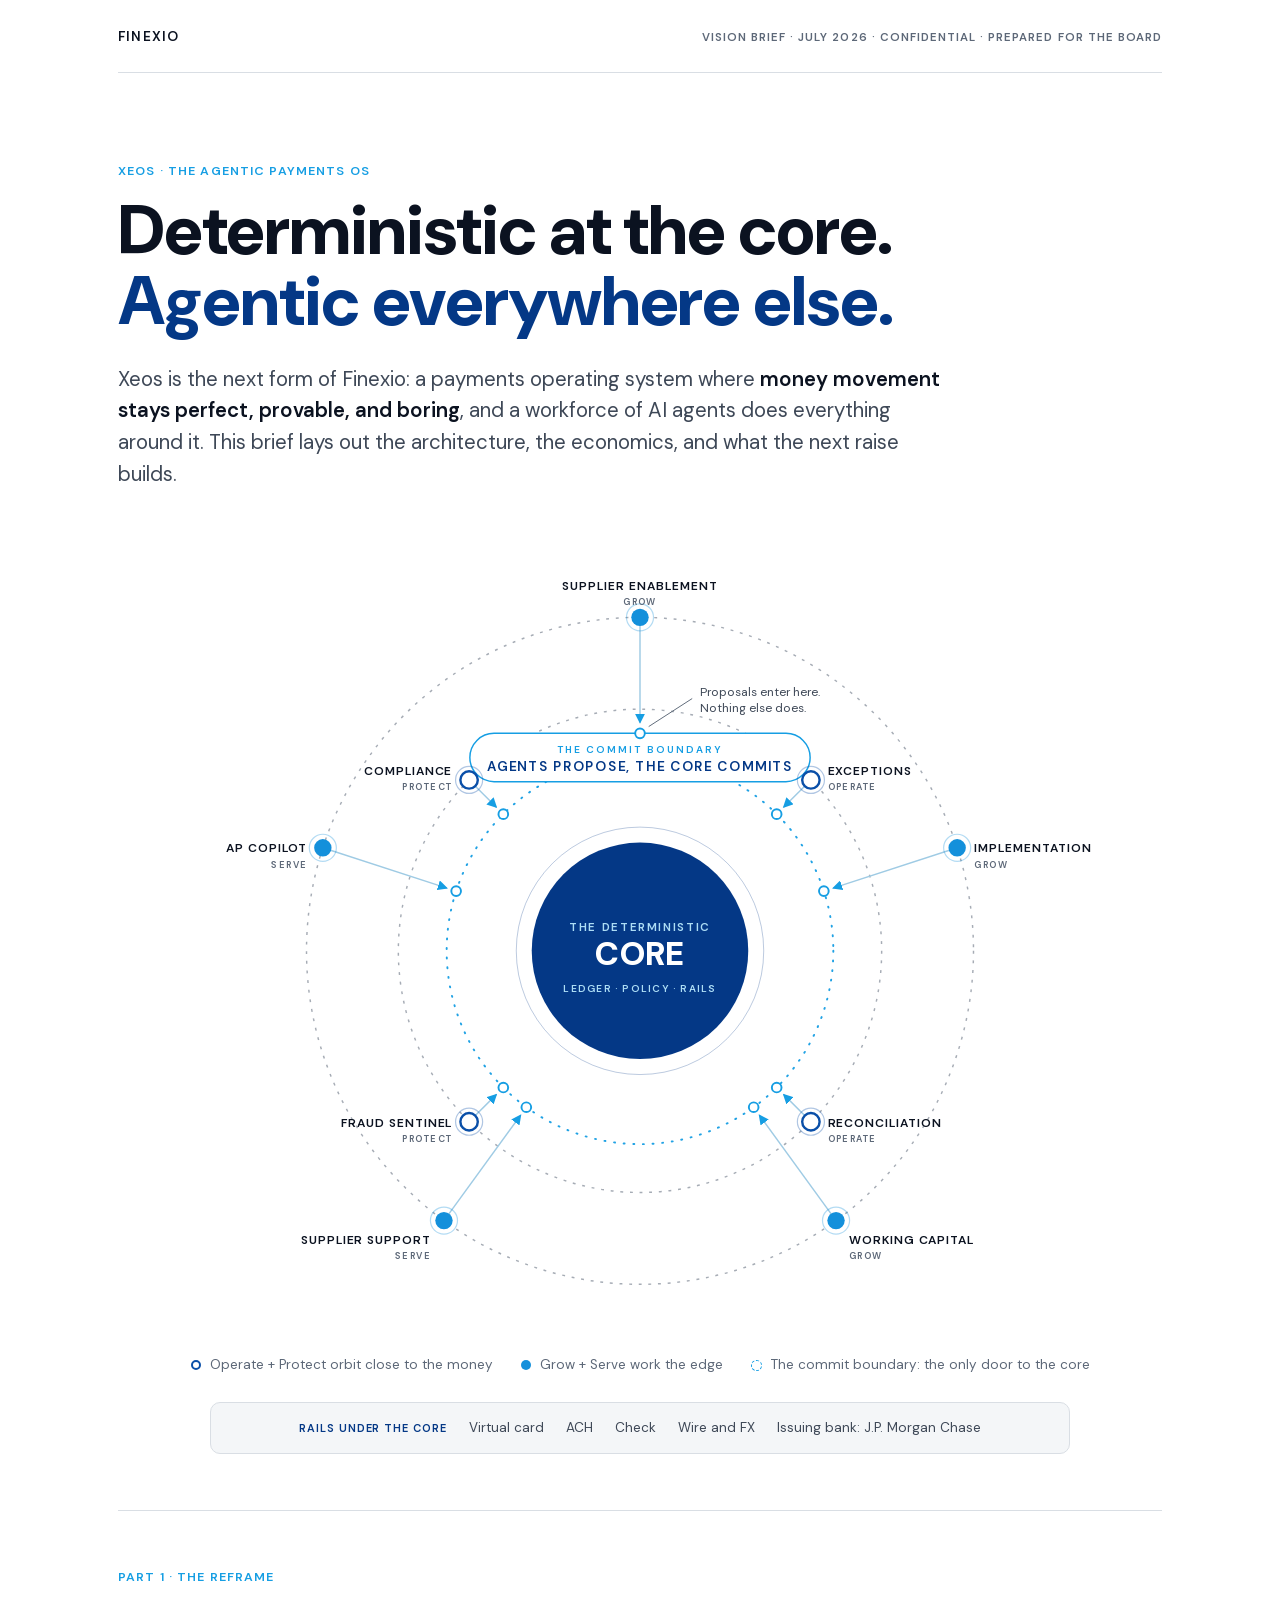
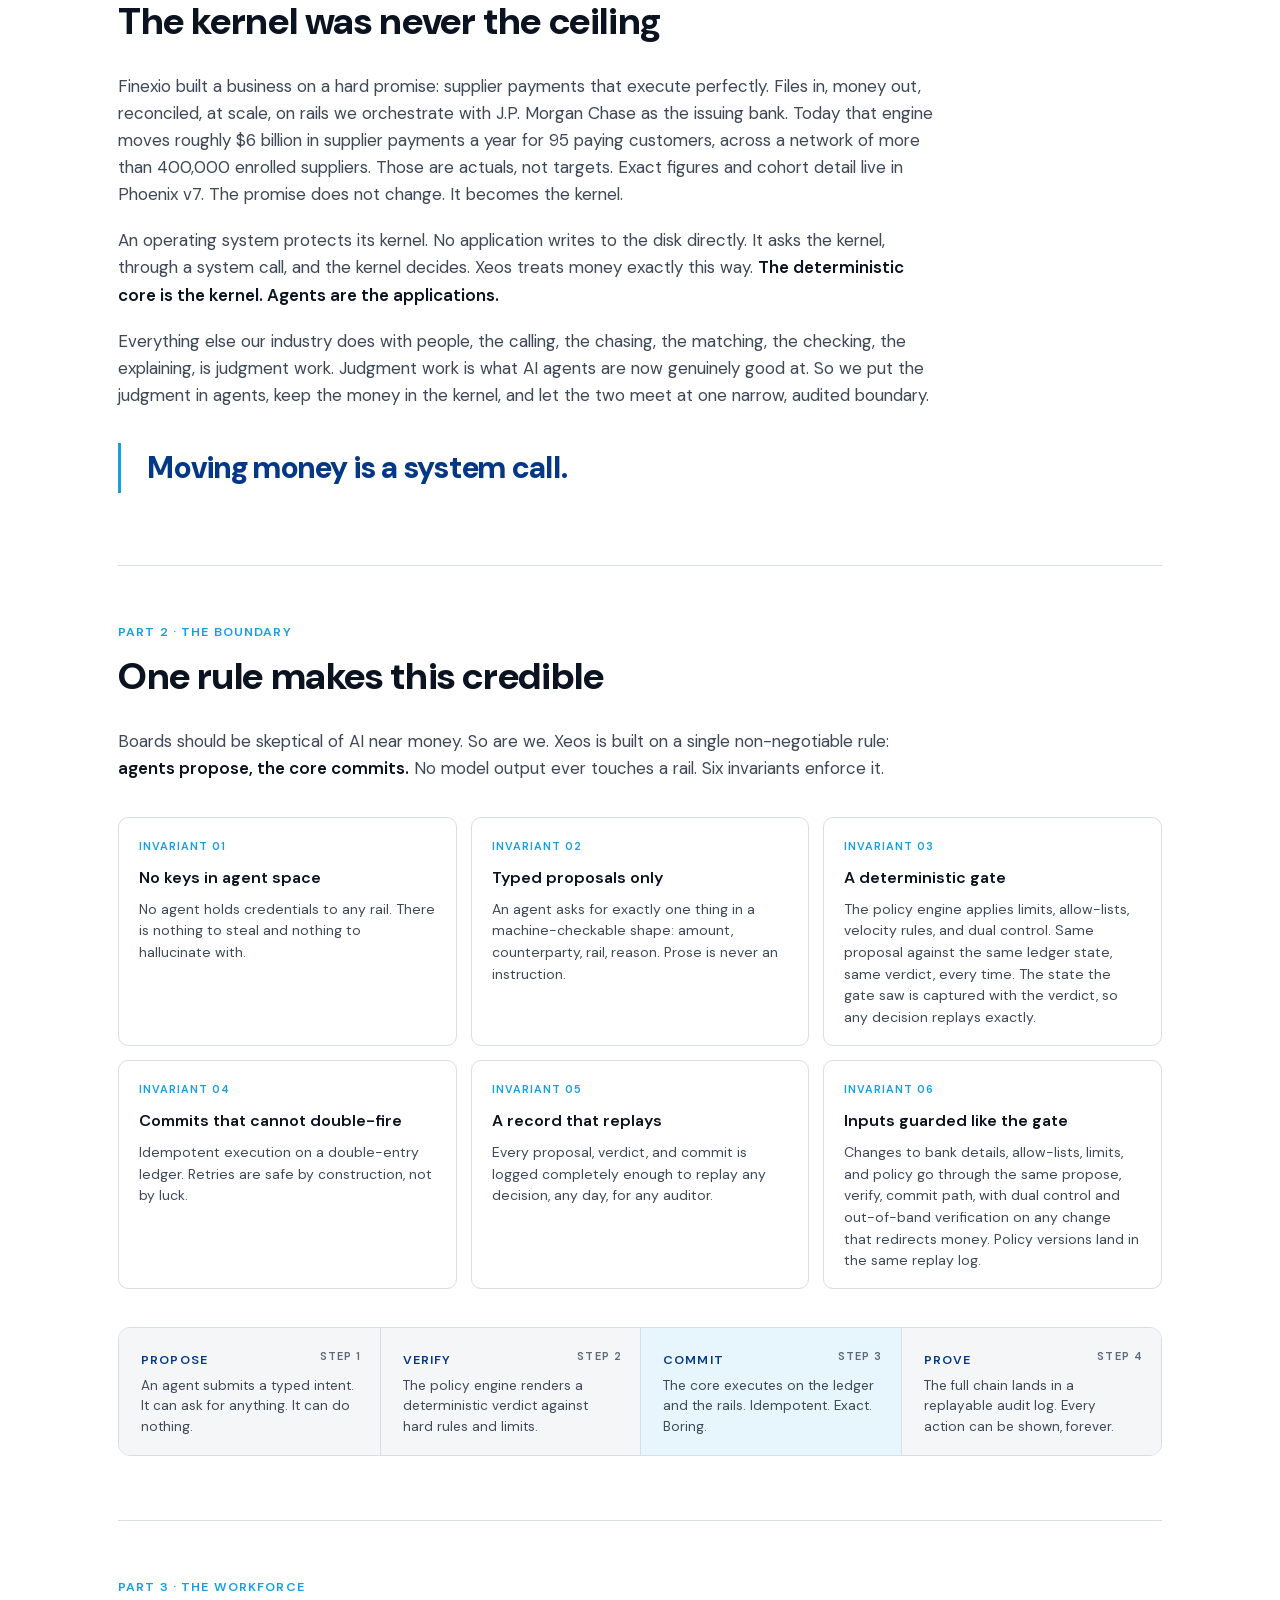
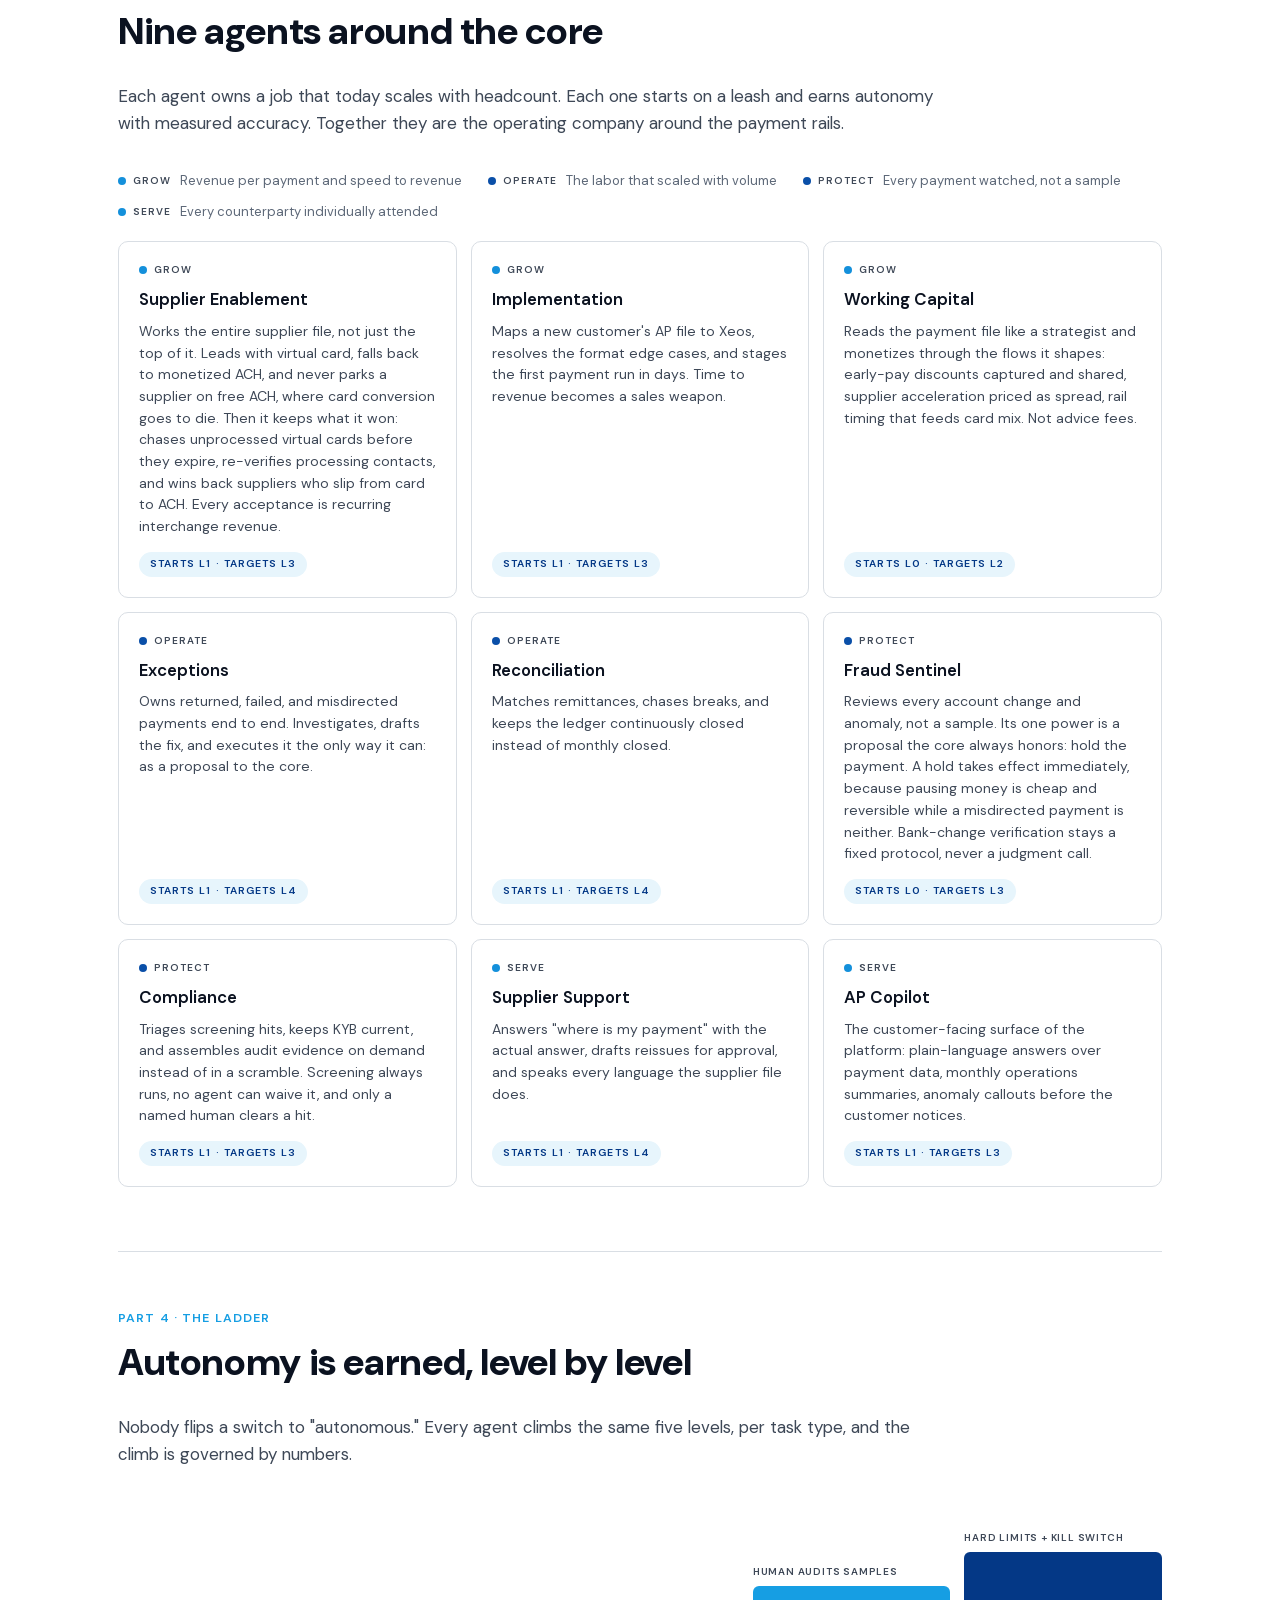
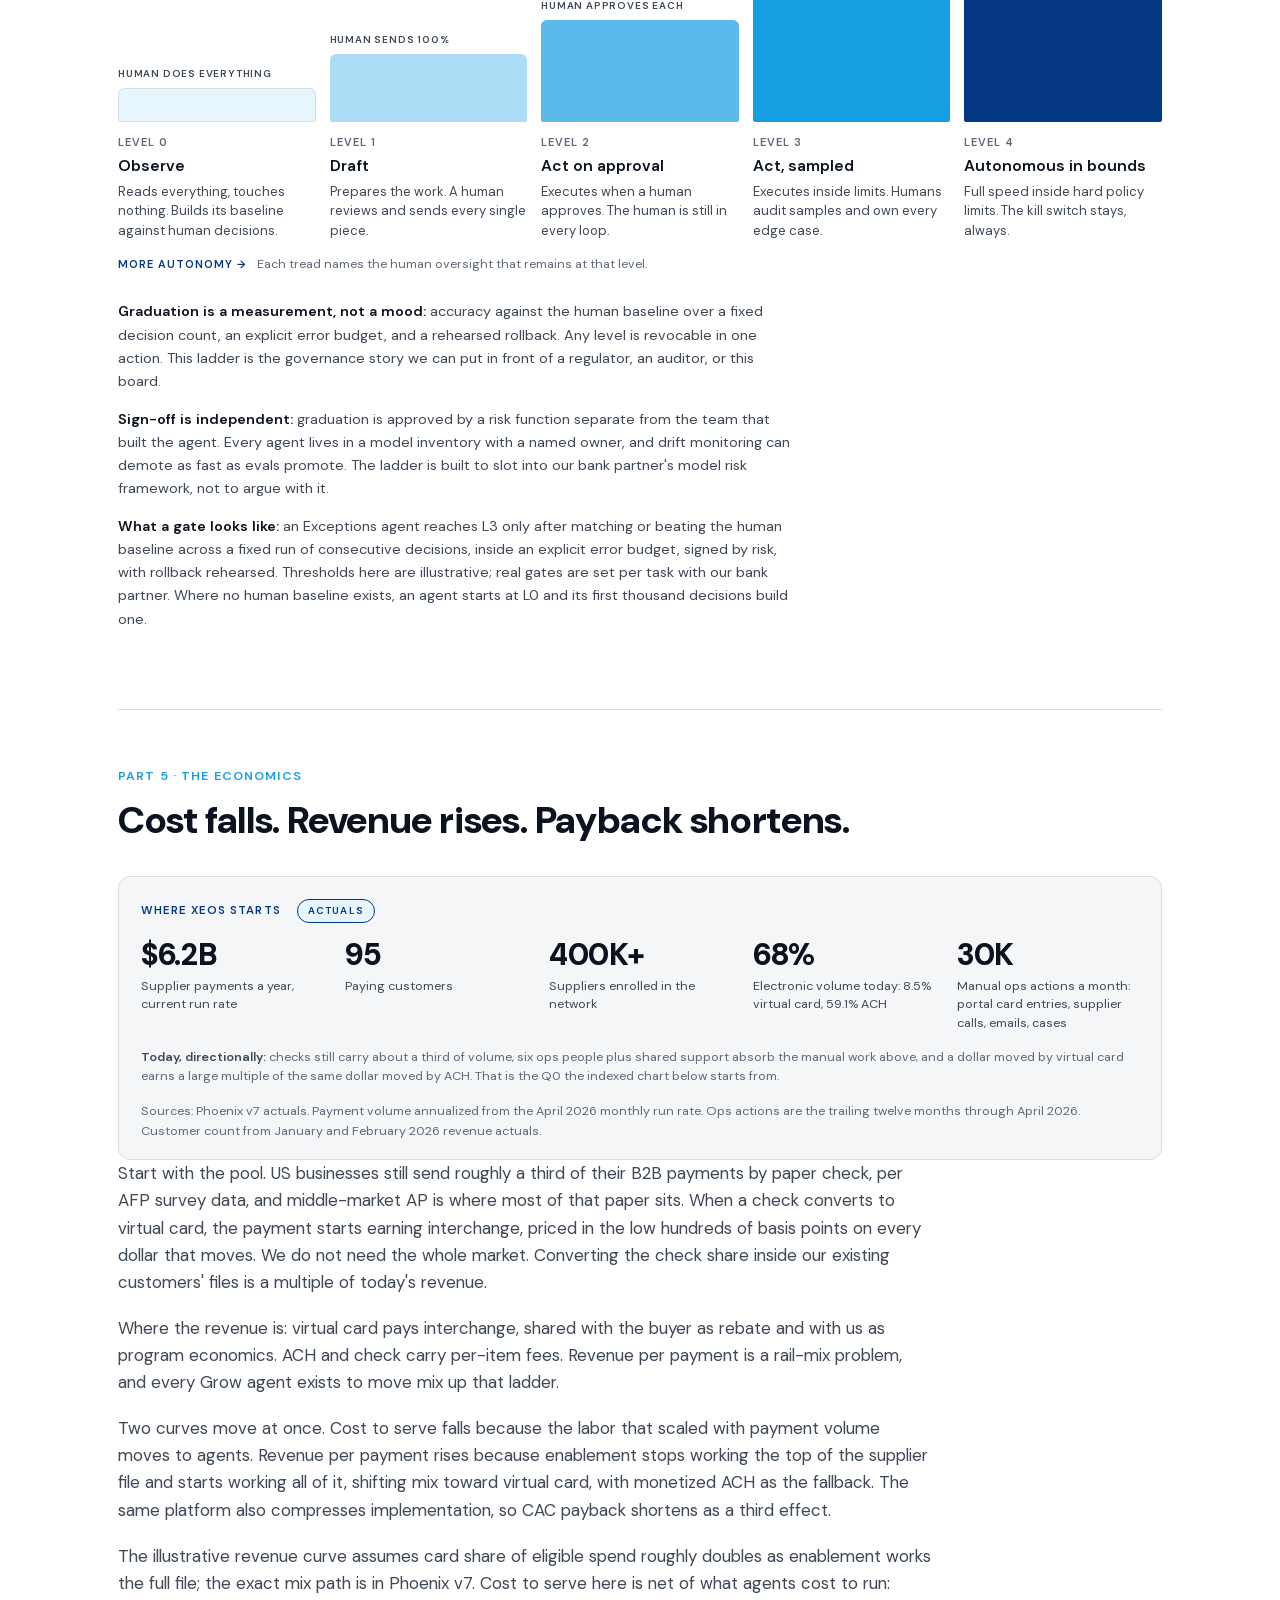
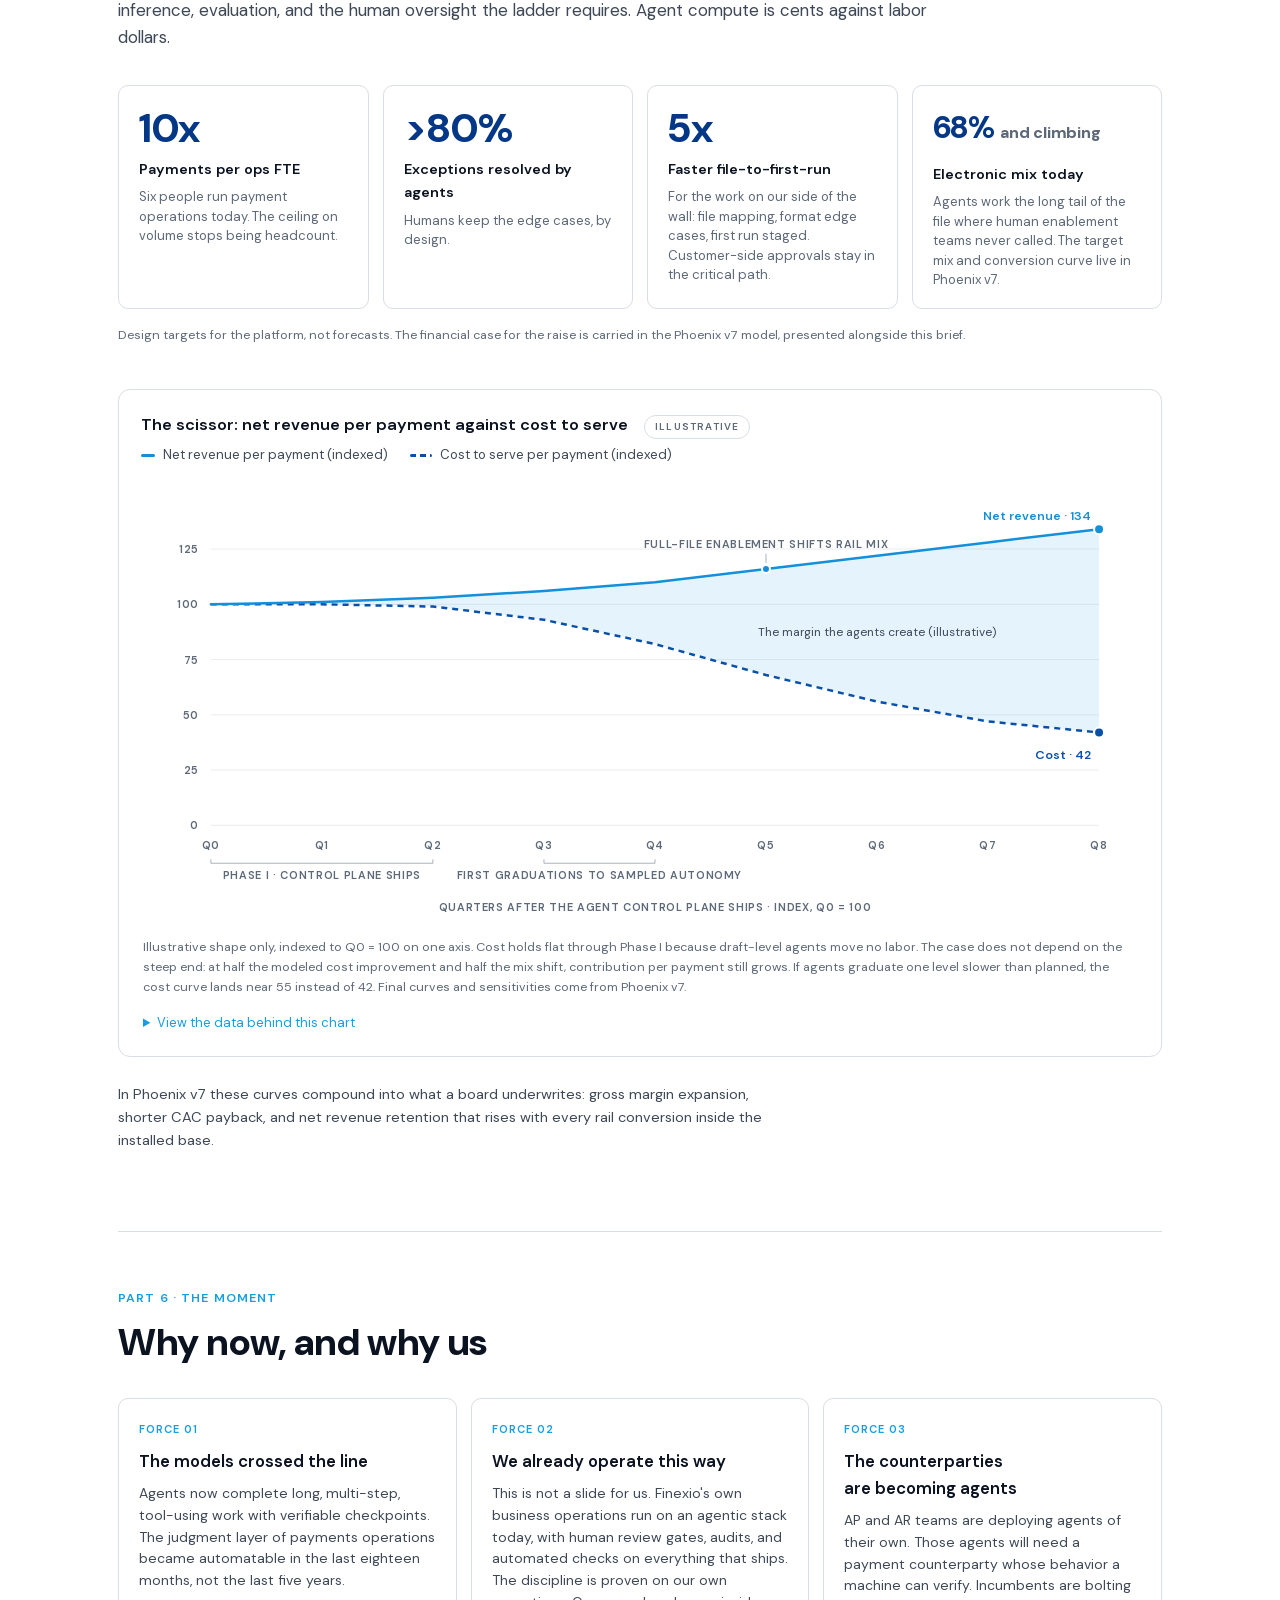
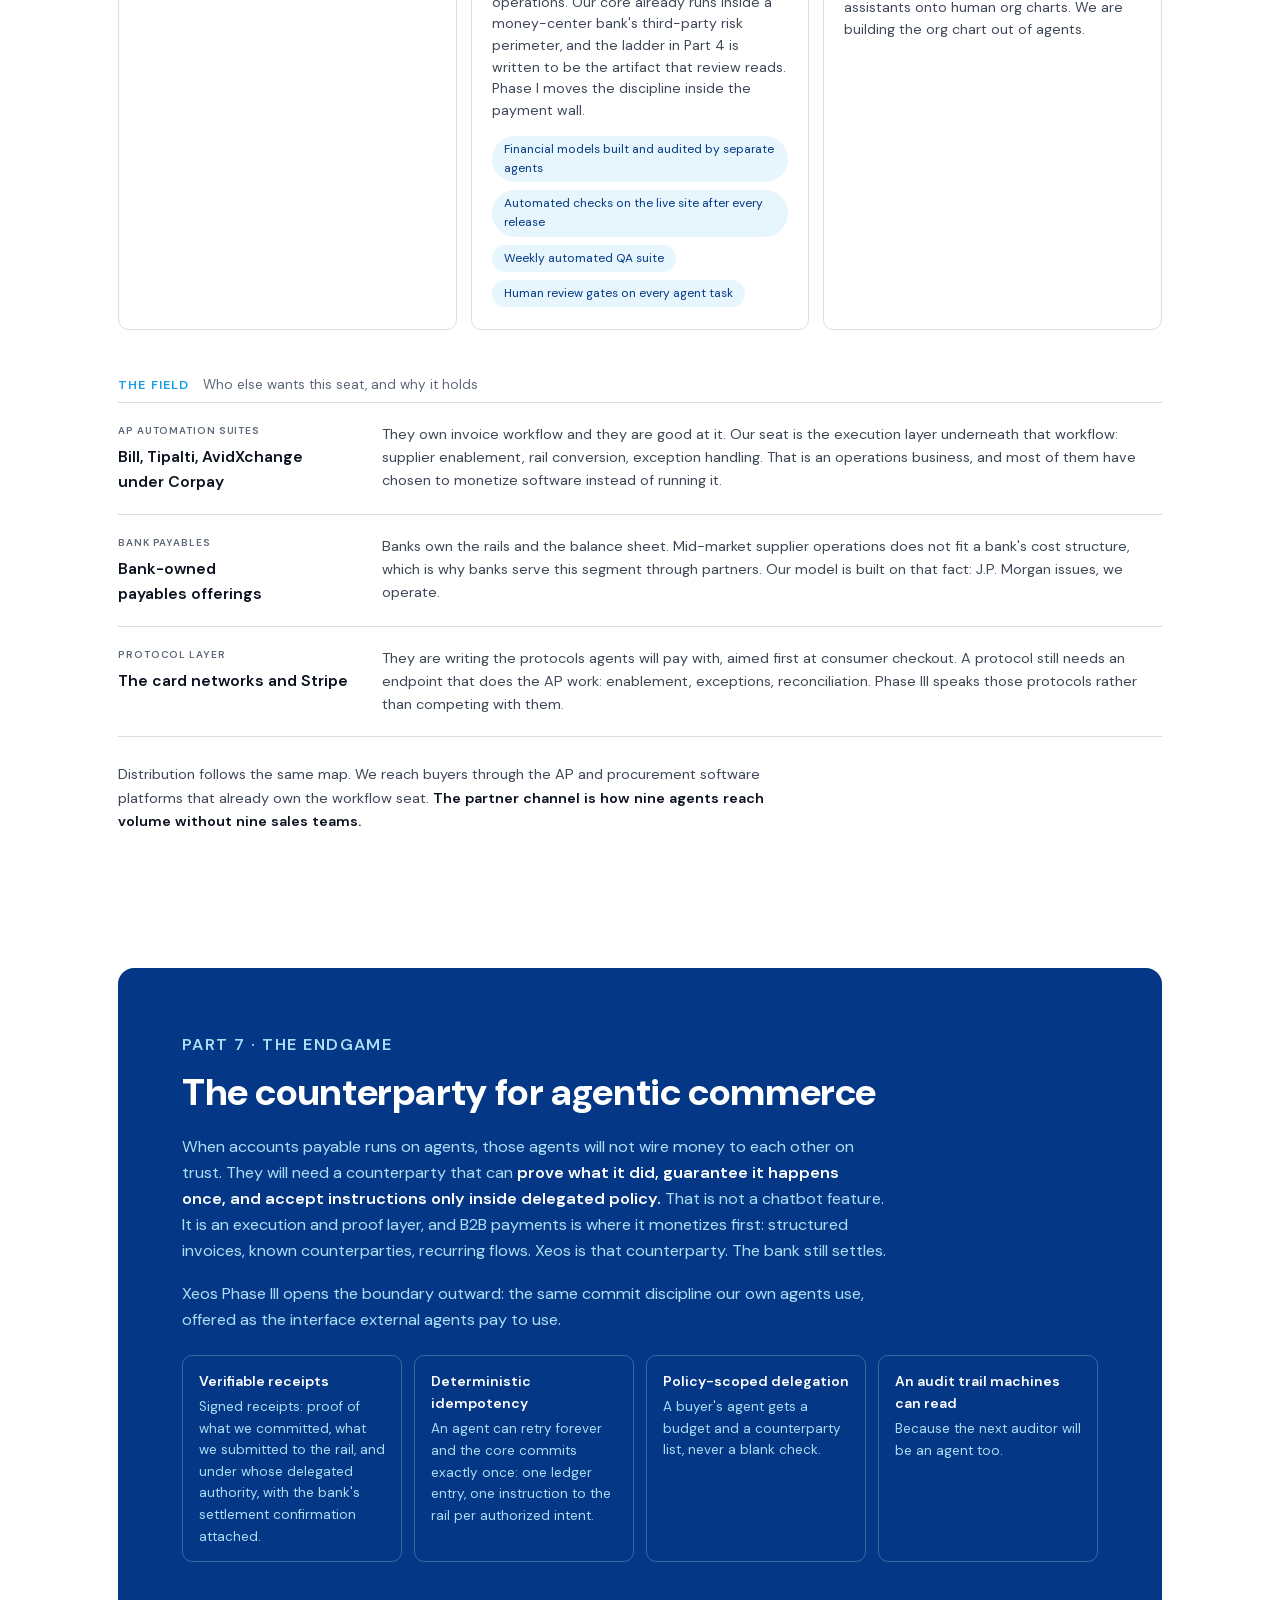
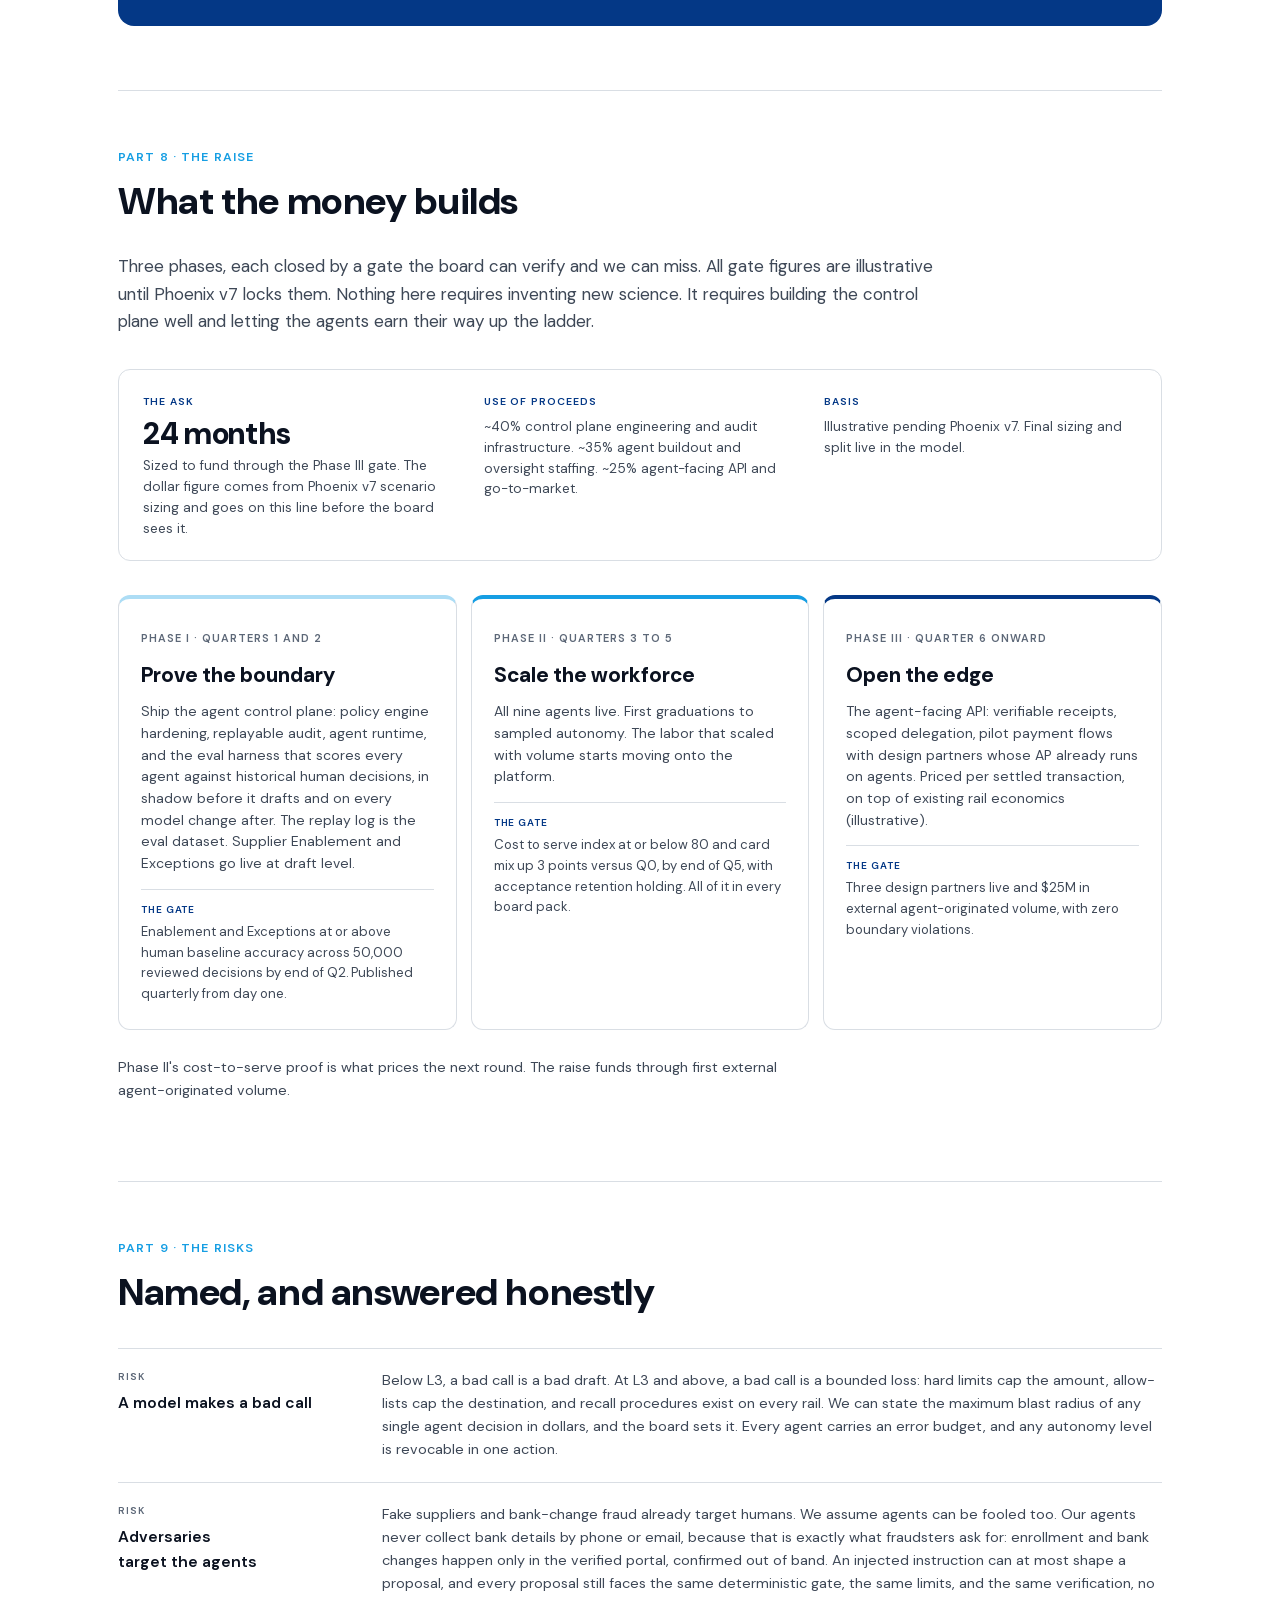
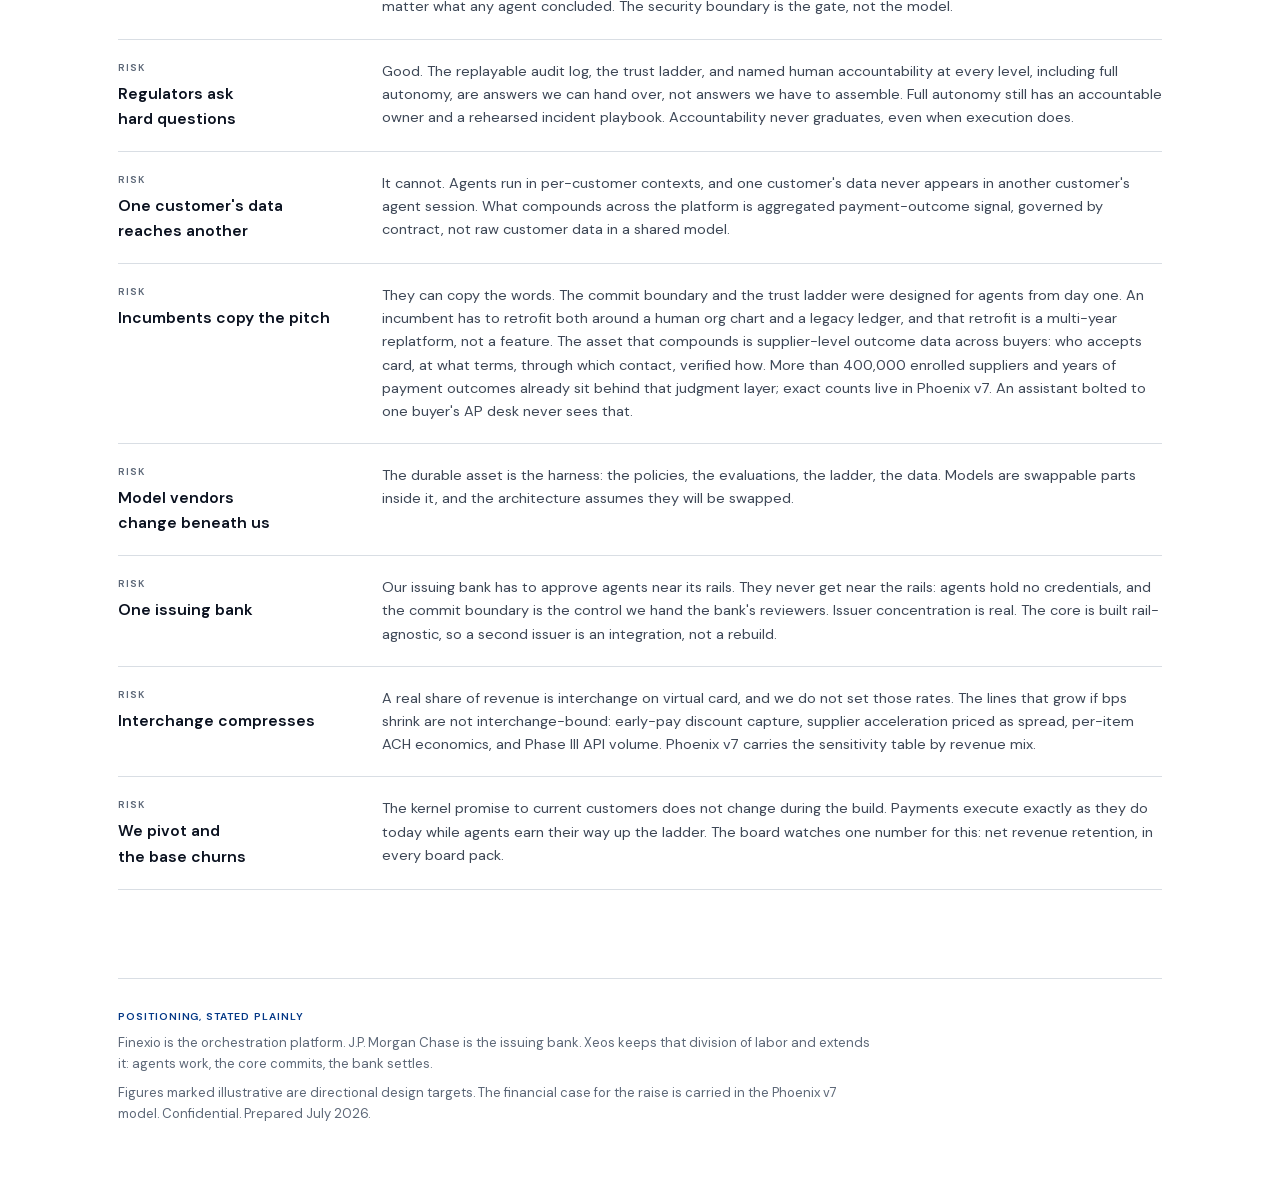
==== commit 611a5675: "Strengthen Xeos vision brief after multi-lens review 72 findings from six independent expert reviews" ====
--- a/xeos-vision.html
+++ b/xeos-vision.html
@@ -30,6 +30,7 @@
     --band-bg:#043886; --band-ink:#FFFFFF; --band-dim:#ADDDF5;
     --l0:#E7F5FC; --l1:#ADDDF5; --l2:#5BB9EC; --l3:#169EE3; --l4:#043886;
     --lbl0:#1E4A6E; --lbl-hi:#FFFFFF;
+    --phase1:#ADDDF5; --phase2:#169EE3; --phase3:#043886;
   }
   @media (prefers-color-scheme: dark) {
     :root {
@@ -43,6 +44,7 @@
       --band-bg:#0F2A5C; --band-ink:#F4F6F8; --band-dim:#9CC4F0;
       --l0:#14304F; --l1:#1A4A74; --l2:#1F659B; --l3:#1F8FCC; --l4:#57B7EE;
       --lbl0:#9FB8CE; --lbl-hi:#0B1220;
+      --phase1:#1F659B; --phase2:#1F8FCC; --phase3:#57B7EE;
     }
   }
   :root[data-theme="light"] {
@@ -56,6 +58,7 @@
     --band-bg:#043886; --band-ink:#FFFFFF; --band-dim:#ADDDF5;
     --l0:#E7F5FC; --l1:#ADDDF5; --l2:#5BB9EC; --l3:#169EE3; --l4:#043886;
     --lbl0:#1E4A6E; --lbl-hi:#FFFFFF;
+    --phase1:#ADDDF5; --phase2:#169EE3; --phase3:#043886;
   }
   :root[data-theme="dark"] {
     --paper:#0B1220; --card:#131B2C; --tint:#101828;
@@ -68,6 +71,7 @@
     --band-bg:#0F2A5C; --band-ink:#F4F6F8; --band-dim:#9CC4F0;
     --l0:#14304F; --l1:#1A4A74; --l2:#1F659B; --l3:#1F8FCC; --l4:#57B7EE;
     --lbl0:#9FB8CE; --lbl-hi:#0B1220;
+    --phase1:#1F659B; --phase2:#1F8FCC; --phase3:#57B7EE;
   }
 
   * { box-sizing:border-box; }
@@ -123,20 +127,28 @@
   .orbit-stage { margin:44px 0 0; }
   .orbit-scroll { overflow-x:auto; }
   .orbit-scroll svg { display:block; margin:0 auto; min-width:720px; width:100%; max-width:1080px; height:auto; }
-  .o-orbit { fill:none; stroke:var(--line); stroke-width:1.25; stroke-dasharray:3 7; }
-  .o-ring  { fill:none; stroke:var(--blue); stroke-width:1.5; stroke-dasharray:1 9; stroke-linecap:round; opacity:.9; }
-  .o-spoke { stroke:var(--line); stroke-width:1; }
-  .o-port  { fill:var(--blue); }
+  .o-orbit { fill:none; stroke:var(--meta); stroke-width:1.5; stroke-dasharray:3 7; opacity:.55; }
+  .o-ring  { fill:none; stroke:var(--blue); stroke-width:2; stroke-dasharray:1 9; stroke-linecap:round; opacity:.95; }
+  .o-spoke { stroke:color-mix(in srgb, var(--blue) 30%, var(--line)); stroke-width:1.5; }
+  .o-port  { fill:var(--paper); stroke:var(--blue); stroke-width:2; }
   .o-core  { fill:var(--core-fill); }
   .o-corehalo { fill:none; stroke:var(--brand-ink); stroke-width:1; opacity:.28; }
-  .o-node-in  { fill:var(--chart-a); }
+  .o-node-in  { fill:var(--paper); stroke:var(--chart-a); stroke-width:2.5; }
   .o-node-out { fill:var(--chart-b); }
   .o-halo-in  { fill:none; stroke:var(--chart-a); stroke-width:1.25; opacity:.32; }
   .o-halo-out { fill:none; stroke:var(--chart-b); stroke-width:1.25; opacity:.32; }
   .o-lbl { font-family:'DM Sans Cap','DM Sans',sans-serif; font-weight:600; font-size:12.5px;
            letter-spacing:.08em; fill:var(--ink); }
-  .o-ringtext { font-family:'DM Sans Cap','DM Sans',sans-serif; font-weight:600; font-size:11.5px;
-                letter-spacing:.22em; fill:var(--blue); }
+  .o-pill { fill:var(--paper); stroke:var(--blue); stroke-width:1.5; }
+  .o-pill-cap { font-family:'DM Sans Cap','DM Sans',sans-serif; font-weight:600; font-size:10.5px;
+                letter-spacing:.2em; fill:var(--blue); }
+  .o-pill-txt { font-family:'DM Sans Cap','DM Sans',sans-serif; font-weight:600; font-size:13px;
+                letter-spacing:.08em; fill:var(--brand-ink); }
+  .o-tag  { font-family:'DM Sans Cap','DM Sans',sans-serif; font-weight:600; font-size:9.5px;
+            letter-spacing:.16em; fill:var(--meta); }
+  .o-callout { font-size:12.5px; fill:var(--sub); }
+  .o-leader  { stroke:var(--meta); stroke-width:1; }
+  .o-arrow   { fill:var(--blue); }
   .o-core-cap  { font-family:'DM Sans Cap','DM Sans',sans-serif; font-weight:600; font-size:12px;
                  letter-spacing:.14em; fill:var(--core-dim); }
   .o-core-big  { font-family:'DM Sans Disp','DM Sans',sans-serif; font-weight:800; font-size:34px;
@@ -145,12 +157,10 @@
                  letter-spacing:.12em; fill:var(--core-dim); }
   @keyframes orbitdrift { to { stroke-dashoffset:-640; } }
   @keyframes ringdrift  { to { stroke-dashoffset:-320; } }
-  @keyframes slowspin   { to { transform:rotate(360deg); } }
   .o-orbit { animation:orbitdrift 70s linear infinite; }
   .o-ring  { animation:ringdrift 40s linear infinite; }
-  .o-ringtextg { transform-origin:540px 395px; animation:slowspin 300s linear infinite; }
   @media (prefers-reduced-motion: reduce) {
-    .o-orbit, .o-ring, .o-ringtextg { animation:none; }
+    .o-orbit, .o-ring { animation:none; }
   }
   .orbit-legend {
     display:flex; flex-wrap:wrap; gap:10px 28px; justify-content:center;
@@ -159,7 +169,7 @@
   }
   .orbit-legend li { display:flex; align-items:center; gap:9px; }
   .dot { width:10px; height:10px; border-radius:50%; flex:none; }
-  .dot.in { background:var(--chart-a); } .dot.out { background:var(--chart-b); }
+  .dot.in { background:none; border:2px solid var(--chart-a); } .dot.out { background:var(--chart-b); }
   .dot.ring { background:none; border:1.5px dashed var(--blue); width:11px; height:11px; }
   .rails {
     margin:26px auto 0; max-width:860px; border:1px solid var(--line); border-radius:10px;
@@ -177,8 +187,9 @@
   }
 
   /* invariants */
-  .invar { display:grid; grid-template-columns:repeat(auto-fit, minmax(215px, 1fr)); gap:14px; margin-top:34px; }
-  @media (min-width:1020px) { .invar { grid-template-columns:repeat(5, 1fr); } }
+  .invar { display:grid; grid-template-columns:1fr; gap:14px; margin-top:34px; }
+  @media (min-width:500px) { .invar { grid-template-columns:repeat(2, 1fr); } }
+  @media (min-width:760px) { .invar { grid-template-columns:repeat(3, 1fr); } }
   .invar article { border:1px solid var(--line); border-radius:10px; padding:20px 20px 16px; background:var(--card); }
   .invar .cap { color:var(--blue); display:block; margin-bottom:10px; font-size:11px; }
   .invar h3 { font-size:1rem; }
@@ -197,10 +208,16 @@
   @media (max-width:760px) { .flow { grid-template-columns:1fr; } .flow > div + div { border-left:none; border-top:1px solid var(--line); } }
 
   /* agent catalog */
-  .grouphead { display:flex; align-items:baseline; gap:14px; margin:40px 0 14px; }
-  .grouphead .cap { color:var(--blue); }
-  .grouphead .why { color:var(--meta); font-size:13.5px; }
-  .agents { display:grid; grid-template-columns:repeat(auto-fit, minmax(255px, 1fr)); gap:14px; }
+  .agent-legend { display:flex; flex-wrap:wrap; gap:10px 26px; margin:34px 0 18px; font-size:13px; color:var(--meta); }
+  .agent-legend > span { display:inline-flex; align-items:baseline; gap:9px; }
+  .grp { display:inline-flex; align-items:center; gap:7px; font-family:'DM Sans Cap','DM Sans',sans-serif; font-weight:600;
+         font-size:10px; letter-spacing:.1em; text-transform:uppercase; color:var(--sub); }
+  .grp .gdot { width:8px; height:8px; border-radius:50%; flex:none; }
+  .grp.in .gdot { background:var(--chart-a); }
+  .grp.out .gdot { background:var(--chart-b); }
+  .agents { display:grid; grid-template-columns:1fr; gap:14px; }
+  @media (min-width:560px) { .agents { grid-template-columns:repeat(2, 1fr); } }
+  @media (min-width:860px) { .agents { grid-template-columns:repeat(3, 1fr); } }
   .agents article { border:1px solid var(--line); border-radius:10px; padding:20px; background:var(--card);
                     display:flex; flex-direction:column; gap:8px; }
   .agents h3 { margin:0; }
@@ -212,13 +229,18 @@
   /* ladder */
   .ladder-scroll { overflow-x:auto; margin-top:38px; }
   .ladder { display:grid; grid-template-columns:repeat(5, minmax(128px,1fr)); gap:14px; min-width:700px; }
-  .step .barwrap { height:190px; display:flex; align-items:flex-end; }
-  .step .bar { width:100%; border-radius:6px 6px 2px 2px; }
+  .step .barwrap { height:216px; display:flex; flex-direction:column; justify-content:flex-end; gap:7px; }
+  .step .oversee { color:var(--sub); font-size:10px; letter-spacing:.08em; line-height:1.4; }
+  .step .tread { width:100%; border-radius:6px 6px 2px 2px; }
+  .step .tread.t0 { border:1px solid var(--line); }
+  .ladder-axis { margin:14px 0 0; color:var(--meta); font-size:12.5px; }
+  .ladder-axis .cap { color:var(--brand-ink); font-size:11px; margin-right:10px; }
   .step .tag { margin:12px 0 2px; color:var(--meta); font-size:11px; }
   .step h3 { font-size:.98rem; margin:0 0 4px; }
   .step p { margin:0; font-size:13px; color:var(--sub); line-height:1.5; }
   .ladder-note { margin-top:26px; color:var(--sub); font-size:14.5px; max-width:68ch; }
   .ladder-note strong { color:var(--ink); }
+  .ladder-note + .ladder-note { margin-top:12px; }
 
   /* stats */
   .stats { display:grid; grid-template-columns:repeat(auto-fit, minmax(210px,1fr)); gap:14px; margin-top:34px; }
@@ -227,7 +249,20 @@
                 line-height:1; color:var(--brand-ink); font-variant-numeric:tabular-nums; letter-spacing:-0.01em; }
   .stats .lbl { margin:10px 0 6px; font-weight:600; font-size:14.5px; color:var(--ink); }
   .stats p { margin:0; font-size:13px; color:var(--meta); line-height:1.5; }
+  .stats .big.pair { font-size:1.9rem; line-height:2.5rem; }
+  .stats .big .to { font-size:1rem; font-weight:600; color:var(--meta); letter-spacing:0; }
   .flagnote { margin-top:16px; color:var(--meta); font-size:12.5px; }
+
+  /* actuals baseline strip */
+  .baseline { border:1px solid var(--line); border-radius:12px; padding:22px 22px 18px; margin-top:34px; background:var(--tint); }
+  .baseline-head { display:flex; flex-wrap:wrap; align-items:baseline; gap:10px 16px; margin-bottom:16px; }
+  .baseline-head .cap { color:var(--brand-ink); font-size:11.5px; }
+  .badge.actual { color:var(--brand-ink); border-color:var(--brand-ink); background:var(--wash); }
+  .baseline-grid { display:grid; grid-template-columns:repeat(auto-fit, minmax(165px,1fr)); gap:14px 22px; }
+  .baseline-grid .big { font-family:'DM Sans Disp','DM Sans',sans-serif; font-weight:800; font-size:1.9rem; line-height:1.05; color:var(--ink); font-variant-numeric:tabular-nums; letter-spacing:-0.01em; }
+  .baseline-grid .lbl { margin-top:6px; font-size:12.5px; color:var(--sub); line-height:1.45; }
+  .baseline-note { margin:16px 0 0; font-size:12.5px; color:var(--meta); line-height:1.55; }
+  .baseline-note strong { color:var(--sub); font-weight:600; }
 
   /* chart */
   figure.chart { margin:44px 0 0; border:1px solid var(--line); border-radius:12px; padding:22px 22px 12px; background:var(--card); }
@@ -242,10 +277,13 @@
   .chart-scroll svg { display:block; min-width:640px; width:100%; height:auto; }
   .grid-l { stroke:var(--line-soft); stroke-width:1; }
   .axis-t { font-family:'DM Sans Cap','DM Sans',sans-serif; font-size:11px; letter-spacing:.06em; fill:var(--meta); }
-  .ser-a { fill:none; stroke:var(--chart-a); stroke-width:2.5; stroke-linejoin:round; stroke-linecap:round; }
+  .ser-a { fill:none; stroke:var(--chart-a); stroke-width:2.5; stroke-linejoin:round; stroke-linecap:butt; stroke-dasharray:6 5; }
   .ser-b { fill:none; stroke:var(--chart-b); stroke-width:2.5; stroke-linejoin:round; stroke-linecap:round; }
   .end-a { fill:var(--chart-a); stroke:var(--card); stroke-width:2; }
   .end-b { fill:var(--chart-b); stroke:var(--card); stroke-width:2; }
+  .wedge { fill:var(--blue); opacity:.11; }
+  .phz-l { stroke:var(--meta); stroke-width:1; opacity:.5; }
+  .wlab { font-family:'DM Sans','DM Sans Cap',sans-serif; font-size:12px; fill:var(--sub); }
   .dlab { font-family:'DM Sans','DM Sans Cap',sans-serif; font-weight:600; font-size:12.5px; }
   .dlab.a { fill:var(--chart-a); } .dlab.b { fill:var(--chart-b); }
   :root[data-theme="dark"] .dlab.a, :root[data-theme="dark"] .dlab.b { fill:var(--ink); }
@@ -285,26 +323,72 @@
   /* phases */
   .phases { display:grid; grid-template-columns:repeat(auto-fit, minmax(265px,1fr)); gap:14px; margin-top:34px; }
   .phases article { border:1px solid var(--line); border-radius:12px; padding:24px 22px; background:var(--card);
-                    border-top:4px solid var(--soft); }
-  .phases article:nth-child(2) { border-top-color:var(--blue); }
-  .phases article:nth-child(3) { border-top-color:var(--brand-fill); }
+                    border-top:4px solid var(--phase1); }
+  .phases article:nth-child(2) { border-top-color:var(--phase2); }
+  .phases article:nth-child(3) { border-top-color:var(--phase3); }
   .phases .cap { color:var(--meta); font-size:11px; }
   .phases h3 { font-family:'DM Sans Disp','DM Sans',sans-serif; font-weight:800; font-size:1.3rem; margin:8px 0 10px; }
   .phases p { margin:0 0 14px; font-size:14px; color:var(--sub); line-height:1.55; }
   .phases .sees { border-top:1px solid var(--line); padding-top:12px; font-size:13px; color:var(--sub); }
   .phases .sees .cap { color:var(--brand-ink); display:block; margin-bottom:4px; font-size:10px; }
-
-  /* risks */
-  .risks { margin-top:34px; border-top:1px solid var(--line); }
-  .risks > div { display:grid; grid-template-columns:230px 1fr; gap:10px 34px; padding:20px 0; border-bottom:1px solid var(--line); }
-  .risks h3 { font-size:.98rem; margin:0; }
-  .risks .cap { display:block; color:var(--meta); font-size:10px; margin-bottom:5px; }
-  .risks p { margin:0; font-size:14.5px; color:var(--sub); line-height:1.6; }
-  @media (max-width:700px) { .risks > div { grid-template-columns:1fr; } }
+  .ask { display:grid; grid-template-columns:repeat(auto-fit, minmax(215px,1fr)); gap:18px 28px; margin-top:34px;
+         border:1px solid var(--line); border-radius:12px; background:var(--card); padding:24px 24px 20px; }
+  .ask .cap { color:var(--brand-ink); display:block; margin-bottom:6px; font-size:10.5px; }
+  .ask .num { font-family:'DM Sans Disp','DM Sans',sans-serif; font-weight:800; font-size:1.9rem; line-height:1.1;
+              color:var(--ink); letter-spacing:-0.01em; font-variant-numeric:tabular-nums; }
+  .ask p { margin:6px 0 0; font-size:13.5px; color:var(--sub); line-height:1.55; }
+  .phases-note { margin-top:26px; color:var(--sub); font-size:14.5px; max-width:68ch; }
+
+  .grouphead { display:flex; align-items:baseline; gap:14px; margin:44px 0 0; }
+  .grouphead .cap { color:var(--blue); }
+  .grouphead .why { color:var(--meta); font-size:13.5px; }
+
+  /* risks + competitive field (shared row layout) */
+  .risks, .field { margin-top:34px; border-top:1px solid var(--line); }
+  .risks > div, .field > div { display:grid; grid-template-columns:230px 1fr; gap:10px 34px; padding:20px 0; border-bottom:1px solid var(--line); }
+  .field { margin-top:6px; }
+  .risks h3, .field h3 { font-size:.98rem; margin:0; }
+  .risks .cap, .field .cap { display:block; color:var(--meta); font-size:10px; margin-bottom:5px; }
+  .risks p, .field p { margin:0; font-size:14.5px; color:var(--sub); line-height:1.6; }
+  @media (max-width:700px) { .risks > div, .field > div { grid-template-columns:1fr; } }
 
   footer { margin-top:80px; border-top:1px solid var(--line); padding:30px 0 60px; color:var(--meta); font-size:13px; }
   footer p { margin:0 0 8px; max-width:76ch; }
   footer .cap { color:var(--brand-ink); font-size:10.5px; }
+
+  /* print */
+  @media print {
+    @page { margin:14mm 12mm; }
+    :root, :root[data-theme="dark"] {
+      --paper:#FFFFFF; --card:#FFFFFF; --tint:#F4F6F8;
+      --ink:#0B1220; --sub:#3E4857; --meta:#5D6878;
+      --brand-fill:#043886; --brand-ink:#043886; --blue:#169EE3;
+      --wash:#E7F5FC; --soft:#ADDDF5;
+      --line:#D9DEE4; --line-soft:#ECECEC;
+      --chart-a:#0A4FA8; --chart-b:#1490DB;
+      --core-fill:#043886; --core-ink:#FFFFFF; --core-dim:#ADDDF5;
+      --band-bg:#043886; --band-ink:#FFFFFF; --band-dim:#ADDDF5;
+      --l0:#E7F5FC; --l1:#ADDDF5; --l2:#5BB9EC; --l3:#169EE3; --l4:#043886;
+      --lbl0:#1E4A6E; --lbl-hi:#FFFFFF;
+      --phase1:#ADDDF5; --phase2:#169EE3; --phase3:#043886;
+    }
+    body { font-size:13px; }
+    .hero { padding:36px 0 24px; }
+    section { padding:34px 0 8px; }
+    .part { margin-top:34px; }
+    .band, .o-core, .step .tread, .flow > div, .lvl, .proof span, .phases article, .rails {
+      -webkit-print-color-adjust:exact; print-color-adjust:exact;
+    }
+    .band { padding:30px 32px; }
+    .invar article, .agents article, .phases article, figure.chart, .band, .risks > div,
+    .stats article, .forces article, .flow, .rails, .ladder-scroll, .orbit-stage { break-inside:avoid; page-break-inside:avoid; }
+    .orbit-scroll svg, .chart-scroll svg { min-width:0; }
+    .ladder { min-width:0; }
+    .orbit-scroll, .chart-scroll, .ladder-scroll { overflow-x:visible; }
+    details.tbl summary { display:none; }
+    .tip { display:none; }
+    .o-orbit, .o-ring, .o-ringtextg { animation:none; }
+  }
 </style>
 
 <div class="wrap">
@@ -321,42 +405,47 @@
 
   <div class="orbit-stage">
     <div class="orbit-scroll">
-      <svg viewBox="0 0 1080 790" role="img" aria-label="The Xeos architecture: a deterministic core at the center, a commit boundary around it, and nine AI agents on two orbits. Operations and protection agents orbit close to the core; growth and service agents orbit at the edge. Agents connect only to the boundary, never to the core.">
+      <svg viewBox="0 0 1080 790" role="img" aria-label="The Xeos architecture: a deterministic core at the center, a commit boundary around it, and nine AI agents on two orbits. Operate and Protect agents orbit close to the money; Grow and Serve agents work the edge. Agents connect only to the boundary, never to the core. Proposals enter at ports on the boundary; nothing else does.">
         <!-- orbits -->
         <circle class="o-orbit" cx="540" cy="395" r="250"></circle>
         <circle class="o-orbit" cx="540" cy="395" r="345"></circle>
 
         <!-- spokes: each agent connects to the boundary, never the core -->
+        <defs>
+          <marker id="arrin" viewBox="0 0 10 10" refX="9" refY="5" markerWidth="7" markerHeight="7" orient="auto">
+            <path class="o-arrow" d="M0,0 L10,5 L0,10 Z"></path>
+          </marker>
+        </defs>
+        <circle class="o-ring" cx="540" cy="395" r="200"></circle>
         <g>
-          <line class="o-spoke" x1="716.8" y1="218.2" x2="681.4" y2="253.6"></line>
-          <line class="o-spoke" x1="716.8" y1="571.8" x2="681.4" y2="536.4"></line>
-          <line class="o-spoke" x1="363.2" y1="571.8" x2="398.6" y2="536.4"></line>
-          <line class="o-spoke" x1="363.2" y1="218.2" x2="398.6" y2="253.6"></line>
-          <line class="o-spoke" x1="540" y1="50" x2="540" y2="195"></line>
-          <line class="o-spoke" x1="868.1" y1="288.4" x2="730.2" y2="333.2"></line>
-          <line class="o-spoke" x1="742.8" y1="674.1" x2="657.6" y2="556.8"></line>
-          <line class="o-spoke" x1="337.2" y1="674.1" x2="422.4" y2="556.8"></line>
-          <line class="o-spoke" x1="211.9" y1="288.4" x2="349.8" y2="333.2"></line>
+          <line class="o-spoke" x1="716.8" y1="218.2" x2="688.5" y2="246.5" marker-end="url(#arrin)"></line>
+          <line class="o-spoke" x1="716.8" y1="571.8" x2="688.5" y2="543.5" marker-end="url(#arrin)"></line>
+          <line class="o-spoke" x1="363.2" y1="571.8" x2="391.5" y2="543.5" marker-end="url(#arrin)"></line>
+          <line class="o-spoke" x1="363.2" y1="218.2" x2="391.5" y2="246.5" marker-end="url(#arrin)"></line>
+          <line class="o-spoke" x1="540" y1="50" x2="540" y2="159" marker-end="url(#arrin)"></line>
+          <line class="o-spoke" x1="868.1" y1="288.4" x2="739.7" y2="330.1" marker-end="url(#arrin)"></line>
+          <line class="o-spoke" x1="742.8" y1="674.1" x2="663.4" y2="564.9" marker-end="url(#arrin)"></line>
+          <line class="o-spoke" x1="337.2" y1="674.1" x2="416.6" y2="564.9" marker-end="url(#arrin)"></line>
+          <line class="o-spoke" x1="211.9" y1="288.4" x2="340.3" y2="330.1" marker-end="url(#arrin)"></line>
           <!-- ports where proposals arrive at the boundary -->
-          <circle class="o-port" cx="681.4" cy="253.6" r="3"></circle>
-          <circle class="o-port" cx="681.4" cy="536.4" r="3"></circle>
-          <circle class="o-port" cx="398.6" cy="536.4" r="3"></circle>
-          <circle class="o-port" cx="398.6" cy="253.6" r="3"></circle>
-          <circle class="o-port" cx="540" cy="195" r="3"></circle>
-          <circle class="o-port" cx="730.2" cy="333.2" r="3"></circle>
-          <circle class="o-port" cx="657.6" cy="556.8" r="3"></circle>
-          <circle class="o-port" cx="422.4" cy="556.8" r="3"></circle>
-          <circle class="o-port" cx="349.8" cy="333.2" r="3"></circle>
+          <circle class="o-port" cx="681.4" cy="253.6" r="5"></circle>
+          <circle class="o-port" cx="681.4" cy="536.4" r="5"></circle>
+          <circle class="o-port" cx="398.6" cy="536.4" r="5"></circle>
+          <circle class="o-port" cx="398.6" cy="253.6" r="5"></circle>
+          <circle class="o-port" cx="730.2" cy="333.2" r="5"></circle>
+          <circle class="o-port" cx="657.6" cy="556.8" r="5"></circle>
+          <circle class="o-port" cx="422.4" cy="556.8" r="5"></circle>
+          <circle class="o-port" cx="349.8" cy="333.2" r="5"></circle>
         </g>
 
-        <!-- commit boundary -->
-        <circle class="o-ring" cx="540" cy="395" r="200"></circle>
-        <g class="o-ringtextg">
-          <defs>
-            <path id="ringpath" d="M 540 173 A 222 222 0 1 1 539.9 173"></path>
-          </defs>
-          <text class="o-ringtext"><textPath href="#ringpath">AGENTS PROPOSE · THE CORE COMMITS · AGENTS PROPOSE · THE CORE COMMITS · AGENTS PROPOSE · THE CORE COMMITS · AGENTS PROPOSE ·</textPath></text>
-        </g>
+        <!-- commit boundary lockup -->
+        <rect class="o-pill" x="364" y="170" width="352" height="50" rx="25"></rect>
+        <text class="o-pill-cap" x="540" y="190" text-anchor="middle">THE COMMIT BOUNDARY</text>
+        <text class="o-pill-txt" x="540" y="209" text-anchor="middle" textLength="316" lengthAdjust="spacingAndGlyphs">AGENTS PROPOSE, THE CORE COMMITS</text>
+        <circle class="o-port" cx="540" cy="170" r="5"></circle>
+        <line class="o-leader" x1="549" y1="163" x2="594" y2="134"></line>
+        <text class="o-callout" x="602" y="131">Proposals enter here.</text>
+        <text class="o-callout" x="602" y="148">Nothing else does.</text>
 
         <!-- the core -->
         <circle class="o-corehalo" cx="540" cy="395" r="128"></circle>
@@ -367,34 +456,43 @@
 
         <!-- inner orbit: operations + protection -->
         <g>
-          <circle class="o-halo-in" cx="716.8" cy="218.2" r="12"></circle><circle class="o-node-in" cx="716.8" cy="218.2" r="7"></circle>
-          <circle class="o-halo-in" cx="716.8" cy="571.8" r="12"></circle><circle class="o-node-in" cx="716.8" cy="571.8" r="7"></circle>
-          <circle class="o-halo-in" cx="363.2" cy="571.8" r="12"></circle><circle class="o-node-in" cx="363.2" cy="571.8" r="7"></circle>
-          <circle class="o-halo-in" cx="363.2" cy="218.2" r="12"></circle><circle class="o-node-in" cx="363.2" cy="218.2" r="7"></circle>
+          <circle class="o-halo-in" cx="716.8" cy="218.2" r="14"></circle><circle class="o-node-in" cx="716.8" cy="218.2" r="9"></circle>
+          <circle class="o-halo-in" cx="716.8" cy="571.8" r="14"></circle><circle class="o-node-in" cx="716.8" cy="571.8" r="9"></circle>
+          <circle class="o-halo-in" cx="363.2" cy="571.8" r="14"></circle><circle class="o-node-in" cx="363.2" cy="571.8" r="9"></circle>
+          <circle class="o-halo-in" cx="363.2" cy="218.2" r="14"></circle><circle class="o-node-in" cx="363.2" cy="218.2" r="9"></circle>
           <text class="o-lbl" x="734" y="213" text-anchor="start">EXCEPTIONS</text>
+          <text class="o-tag" x="734" y="229" text-anchor="start">OPERATE</text>
           <text class="o-lbl" x="734" y="577" text-anchor="start">RECONCILIATION</text>
+          <text class="o-tag" x="734" y="593" text-anchor="start">OPERATE</text>
           <text class="o-lbl" x="346" y="577" text-anchor="end">FRAUD SENTINEL</text>
+          <text class="o-tag" x="346" y="593" text-anchor="end">PROTECT</text>
           <text class="o-lbl" x="346" y="213" text-anchor="end">COMPLIANCE</text>
+          <text class="o-tag" x="346" y="229" text-anchor="end">PROTECT</text>
         </g>
 
         <!-- outer orbit: growth + service -->
         <g>
-          <circle class="o-halo-out" cx="540" cy="50" r="12"></circle><circle class="o-node-out" cx="540" cy="50" r="7"></circle>
-          <circle class="o-halo-out" cx="868.1" cy="288.4" r="12"></circle><circle class="o-node-out" cx="868.1" cy="288.4" r="7"></circle>
-          <circle class="o-halo-out" cx="742.8" cy="674.1" r="12"></circle><circle class="o-node-out" cx="742.8" cy="674.1" r="7"></circle>
-          <circle class="o-halo-out" cx="337.2" cy="674.1" r="12"></circle><circle class="o-node-out" cx="337.2" cy="674.1" r="7"></circle>
-          <circle class="o-halo-out" cx="211.9" cy="288.4" r="12"></circle><circle class="o-node-out" cx="211.9" cy="288.4" r="7"></circle>
-          <text class="o-lbl" x="540" y="30" text-anchor="middle">SUPPLIER ENABLEMENT</text>
+          <circle class="o-halo-out" cx="540" cy="50" r="14"></circle><circle class="o-node-out" cx="540" cy="50" r="9"></circle>
+          <circle class="o-halo-out" cx="868.1" cy="288.4" r="14"></circle><circle class="o-node-out" cx="868.1" cy="288.4" r="9"></circle>
+          <circle class="o-halo-out" cx="742.8" cy="674.1" r="14"></circle><circle class="o-node-out" cx="742.8" cy="674.1" r="9"></circle>
+          <circle class="o-halo-out" cx="337.2" cy="674.1" r="14"></circle><circle class="o-node-out" cx="337.2" cy="674.1" r="9"></circle>
+          <circle class="o-halo-out" cx="211.9" cy="288.4" r="14"></circle><circle class="o-node-out" cx="211.9" cy="288.4" r="9"></circle>
+          <text class="o-lbl" x="540" y="22" text-anchor="middle">SUPPLIER ENABLEMENT</text>
+          <text class="o-tag" x="540" y="37" text-anchor="middle">GROW</text>
           <text class="o-lbl" x="886" y="293" text-anchor="start">IMPLEMENTATION</text>
+          <text class="o-tag" x="886" y="309" text-anchor="start">GROW</text>
           <text class="o-lbl" x="756" y="698" text-anchor="start">WORKING CAPITAL</text>
+          <text class="o-tag" x="756" y="714" text-anchor="start">GROW</text>
           <text class="o-lbl" x="324" y="698" text-anchor="end">SUPPLIER SUPPORT</text>
+          <text class="o-tag" x="324" y="714" text-anchor="end">SERVE</text>
           <text class="o-lbl" x="196" y="293" text-anchor="end">AP COPILOT</text>
+          <text class="o-tag" x="196" y="309" text-anchor="end">SERVE</text>
         </g>
       </svg>
     </div>
     <ul class="orbit-legend">
-      <li><span class="dot in"></span>Operations and protection agents work closest to the money</li>
-      <li><span class="dot out"></span>Growth and service agents work the edge</li>
+      <li><span class="dot in"></span>Operate + Protect orbit close to the money</li>
+      <li><span class="dot out"></span>Grow + Serve work the edge</li>
       <li><span class="dot ring"></span>The commit boundary: the only door to the core</li>
     </ul>
     <div class="rails">
@@ -410,7 +508,7 @@
       <h2>The kernel was never the ceiling</h2>
     </div>
     <div class="prose">
-      <p>Finexio built a business on a hard promise: supplier payments that execute perfectly. Files in, money out, reconciled, at scale, on rails we orchestrate with J.P. Morgan Chase as the issuing bank. That promise does not change. It becomes the kernel.</p>
+      <p>Finexio built a business on a hard promise: supplier payments that execute perfectly. Files in, money out, reconciled, at scale, on rails we orchestrate with J.P. Morgan Chase as the issuing bank. Today that engine moves roughly $6 billion in supplier payments a year for 95 paying customers, across a network of more than 400,000 enrolled suppliers. Those are actuals, not targets. Exact figures and cohort detail live in Phoenix v7. The promise does not change. It becomes the kernel.</p>
       <p>An operating system protects its kernel. No application writes to the disk directly. It asks the kernel, through a system call, and the kernel decides. Xeos treats money exactly this way. <strong>The deterministic core is the kernel. Agents are the applications.</strong></p>
       <p>Everything else our industry does with people, the calling, the chasing, the matching, the checking, the explaining, is judgment work. Judgment work is what AI agents are now genuinely good at. So we put the judgment in agents, keep the money in the kernel, and let the two meet at one narrow, audited boundary.</p>
     </div>
@@ -423,14 +521,15 @@
       <h2>One rule makes this credible</h2>
     </div>
     <div class="prose">
-      <p>Boards should be skeptical of AI near money. So are we. Xeos is built on a single non-negotiable rule: <strong>agents propose, the core commits.</strong> No model output ever touches a rail. Five invariants enforce it.</p>
+      <p>Boards should be skeptical of AI near money. So are we. Xeos is built on a single non-negotiable rule: <strong>agents propose, the core commits.</strong> No model output ever touches a rail. Six invariants enforce it.</p>
     </div>
     <div class="invar">
       <article><span class="cap">Invariant 01</span><h3>No keys in agent space</h3><p>No agent holds credentials to any rail. There is nothing to steal and nothing to hallucinate with.</p></article>
       <article><span class="cap">Invariant 02</span><h3>Typed proposals only</h3><p>An agent asks for exactly one thing in a machine-checkable shape: amount, counterparty, rail, reason. Prose is never an instruction.</p></article>
-      <article><span class="cap">Invariant 03</span><h3>A deterministic gate</h3><p>The policy engine applies limits, allow-lists, velocity rules, and dual control. Same proposal, same verdict, every time.</p></article>
+      <article><span class="cap">Invariant 03</span><h3>A deterministic gate</h3><p>The policy engine applies limits, allow-lists, velocity rules, and dual control. Same proposal against the same ledger state, same verdict, every time. The state the gate saw is captured with the verdict, so any decision replays exactly.</p></article>
       <article><span class="cap">Invariant 04</span><h3>Commits that cannot double-fire</h3><p>Idempotent execution on a double-entry ledger. Retries are safe by construction, not by luck.</p></article>
       <article><span class="cap">Invariant 05</span><h3>A record that replays</h3><p>Every proposal, verdict, and commit is logged completely enough to replay any decision, any day, for any auditor.</p></article>
+      <article><span class="cap">Invariant 06</span><h3>Inputs guarded like the gate</h3><p>Changes to bank details, allow-lists, limits, and policy go through the same propose, verify, commit path, with dual control and out-of-band verification on any change that redirects money. Policy versions land in the same replay log.</p></article>
     </div>
     <div class="flow" role="list">
       <div role="listitem"><span class="n">STEP 1</span><span class="cap">Propose</span><p>An agent submits a typed intent. It can ask for anything. It can do nothing.</p></div>
@@ -449,29 +548,22 @@
       <p>Each agent owns a job that today scales with headcount. Each one starts on a leash and earns autonomy with measured accuracy. Together they are the operating company around the payment rails.</p>
     </div>
 
-    <div class="grouphead"><span class="cap">Grow</span><span class="why">The agents that expand revenue per payment and speed to revenue</span></div>
+    <div class="agent-legend">
+      <span><span class="grp out"><span class="gdot"></span>Grow</span>Revenue per payment and speed to revenue</span>
+      <span><span class="grp in"><span class="gdot"></span>Operate</span>The labor that scaled with volume</span>
+      <span><span class="grp in"><span class="gdot"></span>Protect</span>Every payment watched, not a sample</span>
+      <span><span class="grp out"><span class="gdot"></span>Serve</span>Every counterparty individually attended</span>
+    </div>
     <div class="agents">
-      <article><h3>Supplier Enablement</h3><p>Works the entire supplier file, not just the top of it. Contacts, verifies, and converts suppliers from check to ACH to virtual card, in any language, without a queue. Every conversion is recurring bps revenue.</p><span class="lvl">Starts L1 · Targets L3</span></article>
-      <article><h3>Implementation</h3><p>Maps a new customer's AP file to Xeos, resolves the format edge cases, and stages the first payment run in days. Time to revenue becomes a sales weapon.</p><span class="lvl">Starts L1 · Targets L3</span></article>
-      <article><h3>Working Capital</h3><p>Reads the payment file like a strategist: rail mix, timing, discount capture. Turns payment data into an advisory surface customers will pay for.</p><span class="lvl">Starts L0 · Targets L2</span></article>
-    </div>
-
-    <div class="grouphead"><span class="cap">Operate</span><span class="why">The agents that absorb the labor that used to scale with volume</span></div>
-    <div class="agents">
-      <article><h3>Exceptions</h3><p>Owns returned, failed, and misdirected payments end to end. Investigates, drafts the fix, and executes it the only way it can: as a proposal to the core.</p><span class="lvl">Starts L1 · Targets L4</span></article>
-      <article><h3>Reconciliation</h3><p>Matches remittances, chases breaks, and keeps the ledger continuously closed instead of monthly closed.</p><span class="lvl">Starts L1 · Targets L4</span></article>
-    </div>
-
-    <div class="grouphead"><span class="cap">Protect</span><span class="why">The agents that watch every payment, because attention no longer has to be rationed</span></div>
-    <div class="agents">
-      <article><h3>Fraud Sentinel</h3><p>Reviews every account change and anomaly, not a sample. Its strongest power is deterministic: it can propose a hold. Bank-change verification stays a fixed protocol, never a judgment call.</p><span class="lvl">Starts L0 · Targets L3</span></article>
-      <article><h3>Compliance</h3><p>Triages screening hits, keeps KYB current, and assembles audit evidence on demand instead of in a scramble. Sanctions screening itself stays deterministic.</p><span class="lvl">Starts L1 · Targets L3</span></article>
-    </div>
-
-    <div class="grouphead"><span class="cap">Serve</span><span class="why">The agents that make ten thousand counterparties feel individually attended</span></div>
-    <div class="agents">
-      <article><h3>Supplier Support</h3><p>Answers "where is my payment" with the actual answer, drafts reissues for approval, and speaks every language the supplier file does.</p><span class="lvl">Starts L1 · Targets L4</span></article>
-      <article><h3>AP Copilot</h3><p>The customer-facing surface of the platform: plain-language answers over payment data, monthly operations summaries, anomaly callouts before the customer notices.</p><span class="lvl">Starts L1 · Targets L3</span></article>
+      <article><span class="grp out"><span class="gdot"></span>Grow</span><h3>Supplier Enablement</h3><p>Works the entire supplier file, not just the top of it. Leads with virtual card, falls back to monetized ACH, and never parks a supplier on free ACH, where card conversion goes to die. Then it keeps what it won: chases unprocessed virtual cards before they expire, re-verifies processing contacts, and wins back suppliers who slip from card to ACH. Every acceptance is recurring interchange revenue.</p><span class="lvl">Starts L1 · Targets L3</span></article>
+      <article><span class="grp out"><span class="gdot"></span>Grow</span><h3>Implementation</h3><p>Maps a new customer's AP file to Xeos, resolves the format edge cases, and stages the first payment run in days. Time to revenue becomes a sales weapon.</p><span class="lvl">Starts L1 · Targets L3</span></article>
+      <article><span class="grp out"><span class="gdot"></span>Grow</span><h3>Working Capital</h3><p>Reads the payment file like a strategist and monetizes through the flows it shapes: early-pay discounts captured and shared, supplier acceleration priced as spread, rail timing that feeds card mix. Not advice fees.</p><span class="lvl">Starts L0 · Targets L2</span></article>
+      <article><span class="grp in"><span class="gdot"></span>Operate</span><h3>Exceptions</h3><p>Owns returned, failed, and misdirected payments end to end. Investigates, drafts the fix, and executes it the only way it can: as a proposal to the core.</p><span class="lvl">Starts L1 · Targets L4</span></article>
+      <article><span class="grp in"><span class="gdot"></span>Operate</span><h3>Reconciliation</h3><p>Matches remittances, chases breaks, and keeps the ledger continuously closed instead of monthly closed.</p><span class="lvl">Starts L1 · Targets L4</span></article>
+      <article><span class="grp in"><span class="gdot"></span>Protect</span><h3>Fraud Sentinel</h3><p>Reviews every account change and anomaly, not a sample. Its one power is a proposal the core always honors: hold the payment. A hold takes effect immediately, because pausing money is cheap and reversible while a misdirected payment is neither. Bank-change verification stays a fixed protocol, never a judgment call.</p><span class="lvl">Starts L0 · Targets L3</span></article>
+      <article><span class="grp in"><span class="gdot"></span>Protect</span><h3>Compliance</h3><p>Triages screening hits, keeps KYB current, and assembles audit evidence on demand instead of in a scramble. Screening always runs, no agent can waive it, and only a named human clears a hit.</p><span class="lvl">Starts L1 · Targets L3</span></article>
+      <article><span class="grp out"><span class="gdot"></span>Serve</span><h3>Supplier Support</h3><p>Answers "where is my payment" with the actual answer, drafts reissues for approval, and speaks every language the supplier file does.</p><span class="lvl">Starts L1 · Targets L4</span></article>
+      <article><span class="grp out"><span class="gdot"></span>Serve</span><h3>AP Copilot</h3><p>The customer-facing surface of the platform: plain-language answers over payment data, monthly operations summaries, anomaly callouts before the customer notices.</p><span class="lvl">Starts L1 · Targets L3</span></article>
     </div>
   </section>
 
@@ -485,43 +577,64 @@
     </div>
     <div class="ladder-scroll">
       <div class="ladder">
-        <div class="step"><div class="barwrap"><div class="bar" style="height:52px;background:var(--l0)"></div></div><p class="cap tag">Level 0</p><h3>Observe</h3><p>Reads everything, touches nothing. Builds its baseline against human decisions.</p></div>
-        <div class="step"><div class="barwrap"><div class="bar" style="height:86px;background:var(--l1)"></div></div><p class="cap tag">Level 1</p><h3>Draft</h3><p>Prepares the work. A human reviews and sends every single piece.</p></div>
-        <div class="step"><div class="barwrap"><div class="bar" style="height:120px;background:var(--l2)"></div></div><p class="cap tag">Level 2</p><h3>Act on approval</h3><p>Executes when a human approves. The human is still in every loop.</p></div>
-        <div class="step"><div class="barwrap"><div class="bar" style="height:154px;background:var(--l3)"></div></div><p class="cap tag">Level 3</p><h3>Act, sampled</h3><p>Executes inside limits. Humans audit samples and own every edge case.</p></div>
-        <div class="step"><div class="barwrap"><div class="bar" style="height:190px;background:var(--l4)"></div></div><p class="cap tag">Level 4</p><h3>Autonomous in bounds</h3><p>Full speed inside hard policy limits. The kill switch stays, always.</p></div>
-      </div>
-    </div>
+        <div class="step"><div class="barwrap"><span class="oversee cap">Human does everything</span><div class="tread t0" style="height:34px;background:var(--l0)"></div></div><p class="cap tag">Level 0</p><h3>Observe</h3><p>Reads everything, touches nothing. Builds its baseline against human decisions.</p></div>
+        <div class="step"><div class="barwrap"><span class="oversee cap">Human sends 100%</span><div class="tread" style="height:68px;background:var(--l1)"></div></div><p class="cap tag">Level 1</p><h3>Draft</h3><p>Prepares the work. A human reviews and sends every single piece.</p></div>
+        <div class="step"><div class="barwrap"><span class="oversee cap">Human approves each</span><div class="tread" style="height:102px;background:var(--l2)"></div></div><p class="cap tag">Level 2</p><h3>Act on approval</h3><p>Executes when a human approves. The human is still in every loop.</p></div>
+        <div class="step"><div class="barwrap"><span class="oversee cap">Human audits samples</span><div class="tread" style="height:136px;background:var(--l3)"></div></div><p class="cap tag">Level 3</p><h3>Act, sampled</h3><p>Executes inside limits. Humans audit samples and own every edge case.</p></div>
+        <div class="step"><div class="barwrap"><span class="oversee cap">Hard limits + kill switch</span><div class="tread" style="height:170px;background:var(--l4)"></div></div><p class="cap tag">Level 4</p><h3>Autonomous in bounds</h3><p>Full speed inside hard policy limits. The kill switch stays, always.</p></div>
+      </div>
+    </div>
+    <p class="ladder-axis"><span class="cap">More autonomy →</span>Each tread names the human oversight that remains at that level.</p>
     <p class="ladder-note"><strong>Graduation is a measurement, not a mood:</strong> accuracy against the human baseline over a fixed decision count, an explicit error budget, and a rehearsed rollback. Any level is revocable in one action. This ladder is the governance story we can put in front of a regulator, an auditor, or this board.</p>
+    <p class="ladder-note"><strong>Sign-off is independent:</strong> graduation is approved by a risk function separate from the team that built the agent. Every agent lives in a model inventory with a named owner, and drift monitoring can demote as fast as evals promote. The ladder is built to slot into our bank partner's model risk framework, not to argue with it.</p>
+    <p class="ladder-note"><strong>What a gate looks like:</strong> an Exceptions agent reaches L3 only after matching or beating the human baseline across a fixed run of consecutive decisions, inside an explicit error budget, signed by risk, with rollback rehearsed. Thresholds here are illustrative; real gates are set per task with our bank partner. Where no human baseline exists, an agent starts at L0 and its first thousand decisions build one.</p>
   </section>
 
   <section class="part">
     <div class="parthead">
       <p class="cap eyebrow">Part 5 · The economics</p>
-      <h2>What this does to the model</h2>
+      <h2>Cost falls. Revenue rises. Payback shortens.</h2>
+    </div>
+    <div class="baseline">
+      <div class="baseline-head">
+        <span class="cap">Where Xeos starts</span>
+        <span class="badge actual">Actuals</span>
+      </div>
+      <div class="baseline-grid">
+        <div><div class="big">$6.2B</div><div class="lbl">Supplier payments a year, current run rate</div></div>
+        <div><div class="big">95</div><div class="lbl">Paying customers</div></div>
+        <div><div class="big">400K+</div><div class="lbl">Suppliers enrolled in the network</div></div>
+        <div><div class="big">68%</div><div class="lbl">Electronic volume today: 8.5% virtual card, 59.1% ACH</div></div>
+        <div><div class="big">30K</div><div class="lbl">Manual ops actions a month: portal card entries, supplier calls, emails, cases</div></div>
+      </div>
+      <p class="baseline-note"><strong>Today, directionally:</strong> checks still carry about a third of volume, six ops people plus shared support absorb the manual work above, and a dollar moved by virtual card earns a large multiple of the same dollar moved by ACH. That is the Q0 the indexed chart below starts from.</p>
+      <p class="baseline-note">Sources: Phoenix v7 actuals. Payment volume annualized from the April 2026 monthly run rate. Ops actions are the trailing twelve months through April 2026. Customer count from January and February 2026 revenue actuals.</p>
     </div>
     <div class="prose">
-      <p>Two curves move at once. Cost to serve falls because the labor that scaled with payment volume moves to agents. Revenue per payment rises because enablement stops working the top of the supplier file and starts working all of it, shifting mix toward interchange-bearing rails. The same platform also compresses implementation, so CAC payback shortens as a third effect.</p>
+      <p>Start with the pool. US businesses still send roughly a third of their B2B payments by paper check, per AFP survey data, and middle-market AP is where most of that paper sits. When a check converts to virtual card, the payment starts earning interchange, priced in the low hundreds of basis points on every dollar that moves. We do not need the whole market. Converting the check share inside our existing customers' files is a multiple of today's revenue.</p>
+      <p>Where the revenue is: virtual card pays interchange, shared with the buyer as rebate and with us as program economics. ACH and check carry per-item fees. Revenue per payment is a rail-mix problem, and every Grow agent exists to move mix up that ladder.</p>
+      <p>Two curves move at once. Cost to serve falls because the labor that scaled with payment volume moves to agents. Revenue per payment rises because enablement stops working the top of the supplier file and starts working all of it, shifting mix toward virtual card, with monetized ACH as the fallback. The same platform also compresses implementation, so CAC payback shortens as a third effect.</p>
+      <p>The illustrative revenue curve assumes card share of eligible spend roughly doubles as enablement works the full file; the exact mix path is in Phoenix v7. Cost to serve here is net of what agents cost to run: inference, evaluation, and the human oversight the ladder requires. Agent compute is cents against labor dollars.</p>
     </div>
     <div class="stats">
-      <article><div class="big">10x</div><div class="lbl">Payments per ops FTE</div><p>The ceiling on volume stops being headcount.</p></article>
+      <article><div class="big">10x</div><div class="lbl">Payments per ops FTE</div><p>Six people run payment operations today. The ceiling on volume stops being headcount.</p></article>
       <article><div class="big">&gt;80%</div><div class="lbl">Exceptions resolved by agents</div><p>Humans keep the edge cases, by design.</p></article>
-      <article><div class="big">Days</div><div class="lbl">Time to first payment</div><p>Implementation stops being a quarter-long project.</p></article>
-      <article><div class="big">100%</div><div class="lbl">Of the supplier file worked</div><p>Enablement stops at nothing short of the whole file.</p></article>
-    </div>
-    <p class="flagnote">Design targets for the platform, not forecasts. The financial case is carried in the Phoenix v7 model and should be wired in before the board meeting.</p>
+      <article><div class="big">5x</div><div class="lbl">Faster file-to-first-run</div><p>For the work on our side of the wall: file mapping, format edge cases, first run staged. Customer-side approvals stay in the critical path.</p></article>
+      <article><div class="big pair">68% <span class="to">and climbing</span></div><div class="lbl">Electronic mix today</div><p>Agents work the long tail of the file where human enablement teams never called. The target mix and conversion curve live in Phoenix v7.</p></article>
+    </div>
+    <p class="flagnote">Design targets for the platform, not forecasts. The financial case for the raise is carried in the Phoenix v7 model, presented alongside this brief.</p>
 
     <figure class="chart">
       <div class="chart-head">
-        <h3>The scissor: cost falls while revenue rises</h3>
+        <h3>The scissor: net revenue per payment against cost to serve</h3>
         <span class="badge">Illustrative</span>
       </div>
       <div class="legend">
-        <span><span class="sw" style="background:var(--chart-b)"></span>Revenue per payment (indexed)</span>
-        <span><span class="sw" style="background:var(--chart-a)"></span>Cost to serve per payment (indexed)</span>
+        <span><span class="sw" style="background:var(--chart-b)"></span>Net revenue per payment (indexed)</span>
+        <span><span class="sw" style="width:22px;background:repeating-linear-gradient(90deg,var(--chart-a) 0 6px,transparent 6px 10px)"></span>Cost to serve per payment (indexed)</span>
       </div>
       <div class="chart-scroll" id="chartbox">
-        <svg id="scissor" viewBox="0 0 1000 420" role="img" aria-label="Line chart, illustrative. Two indexed series over eight quarters after the agent control plane ships. Cost to serve per payment falls from 100 to about 42. Revenue per payment rises from 100 to about 134.">
+        <svg id="scissor" viewBox="0 0 1000 452" role="img" aria-label="Line chart, illustrative. Two indexed series over eight quarters after the agent control plane ships. Cost to serve per payment holds near 100 through Phase I, while agents run at draft level, then falls to about 42 as they graduate. Net revenue per payment rises from 100 to about 134. The shaded wedge between the curves is the margin the agents create.">
           <line class="grid-l" x1="70" y1="350" x2="960" y2="350"></line>
           <line class="grid-l" x1="70" y1="294.6" x2="960" y2="294.6"></line>
           <line class="grid-l" x1="70" y1="239.3" x2="960" y2="239.3"></line>
@@ -529,7 +642,9 @@
           <line class="grid-l" x1="70" y1="128.6" x2="960" y2="128.6"></line>
           <line class="grid-l" x1="70" y1="73.2" x2="960" y2="73.2"></line>
           <text class="axis-t" x="58" y="354" text-anchor="end">0</text>
+          <text class="axis-t" x="58" y="298.6" text-anchor="end">25</text>
           <text class="axis-t" x="58" y="243.3" text-anchor="end">50</text>
+          <text class="axis-t" x="58" y="188" text-anchor="end">75</text>
           <text class="axis-t" x="58" y="132.6" text-anchor="end">100</text>
           <text class="axis-t" x="58" y="77.2" text-anchor="end">125</text>
           <text class="axis-t" x="70" y="374" text-anchor="middle">Q0</text>
@@ -541,30 +656,44 @@
           <text class="axis-t" x="737.5" y="374" text-anchor="middle">Q6</text>
           <text class="axis-t" x="848.75" y="374" text-anchor="middle">Q7</text>
           <text class="axis-t" x="960" y="374" text-anchor="middle">Q8</text>
-          <text class="axis-t" x="515" y="404" text-anchor="middle">QUARTERS AFTER THE AGENT CONTROL PLANE SHIPS · INDEX, Q0 = 100</text>
-          <polyline class="ser-a" points="70,128.57 181.25,135.21 292.5,146.29 403.75,164 515,186.14 626.25,210.5 737.5,230.43 848.75,245.93 960,257"></polyline>
+          <line class="phz-l" x1="70" y1="388" x2="292.5" y2="388"></line>
+          <line class="phz-l" x1="70" y1="384" x2="70" y2="388"></line>
+          <line class="phz-l" x1="292.5" y1="384" x2="292.5" y2="388"></line>
+          <text class="axis-t" x="181.25" y="404" text-anchor="middle">PHASE I · CONTROL PLANE SHIPS</text>
+          <line class="phz-l" x1="403.75" y1="388" x2="515" y2="388"></line>
+          <line class="phz-l" x1="403.75" y1="384" x2="403.75" y2="388"></line>
+          <line class="phz-l" x1="515" y1="384" x2="515" y2="388"></line>
+          <text class="axis-t" x="459.4" y="404" text-anchor="middle">FIRST GRADUATIONS TO SAMPLED AUTONOMY</text>
+          <text class="axis-t" x="515" y="436" text-anchor="middle">QUARTERS AFTER THE AGENT CONTROL PLANE SHIPS · INDEX, Q0 = 100</text>
+          <polygon class="wedge" points="70,128.57 181.25,126.36 292.5,121.93 403.75,115.29 515,106.43 626.25,93.14 737.5,79.86 848.75,66.57 960,53.29 960,257 848.75,245.93 737.5,226 626.25,199.43 515,168.43 403.75,144.07 292.5,130.79 181.25,128.57 70,128.57"></polygon>
+          <text class="wlab" x="737.5" y="160" text-anchor="middle">The margin the agents create (illustrative)</text>
+          <polyline class="ser-a" points="70,128.57 181.25,128.57 292.5,130.79 403.75,144.07 515,168.43 626.25,199.43 737.5,226 848.75,245.93 960,257"></polyline>
           <polyline class="ser-b" points="70,128.57 181.25,126.36 292.5,121.93 403.75,115.29 515,106.43 626.25,93.14 737.5,79.86 848.75,66.57 960,53.29"></polyline>
+          <circle class="end-b" cx="626.25" cy="93.14" r="4"></circle>
+          <line class="phz-l" x1="626.25" y1="78" x2="626.25" y2="87"></line>
+          <text class="axis-t" x="626.25" y="72" text-anchor="middle">FULL-FILE ENABLEMENT SHIFTS RAIL MIX</text>
           <line class="xhair" id="xhair" x1="0" y1="40" x2="0" y2="350"></line>
           <circle class="end-a hovpt" id="hp-a" r="5"></circle>
           <circle class="end-b hovpt" id="hp-b" r="5"></circle>
           <circle class="end-a" cx="960" cy="257" r="5"></circle>
           <circle class="end-b" cx="960" cy="53.29" r="5"></circle>
-          <text class="dlab b" x="952" y="44" text-anchor="end">Revenue · 134</text>
+          <text class="dlab b" x="952" y="44" text-anchor="end">Net revenue · 134</text>
           <text class="dlab a" x="952" y="284" text-anchor="end">Cost · 42</text>
           <rect id="hitzone" x="70" y="40" width="890" height="310" fill="transparent"></rect>
         </svg>
         <div class="tip" id="tip"></div>
       </div>
-      <figcaption>Illustrative shape only, indexed to Q0 = 100 on one axis. Final curves come from Phoenix v7.</figcaption>
+      <figcaption>Illustrative shape only, indexed to Q0 = 100 on one axis. Cost holds flat through Phase I because draft-level agents move no labor. The case does not depend on the steep end: at half the modeled cost improvement and half the mix shift, contribution per payment still grows. If agents graduate one level slower than planned, the cost curve lands near 55 instead of 42. Final curves and sensitivities come from Phoenix v7.</figcaption>
       <details class="tbl">
         <summary>View the data behind this chart</summary>
         <table>
           <tr><th>Quarter</th><th>Q0</th><th>Q1</th><th>Q2</th><th>Q3</th><th>Q4</th><th>Q5</th><th>Q6</th><th>Q7</th><th>Q8</th></tr>
-          <tr><td>Revenue per payment</td><td>100</td><td>101</td><td>103</td><td>106</td><td>110</td><td>116</td><td>122</td><td>128</td><td>134</td></tr>
-          <tr><td>Cost to serve per payment</td><td>100</td><td>97</td><td>92</td><td>84</td><td>74</td><td>63</td><td>54</td><td>47</td><td>42</td></tr>
+          <tr><td>Net revenue per payment</td><td>100</td><td>101</td><td>103</td><td>106</td><td>110</td><td>116</td><td>122</td><td>128</td><td>134</td></tr>
+          <tr><td>Cost to serve per payment</td><td>100</td><td>100</td><td>99</td><td>93</td><td>82</td><td>68</td><td>56</td><td>47</td><td>42</td></tr>
         </table>
       </details>
     </figure>
+    <p class="ladder-note">In Phoenix v7 these curves compound into what a board underwrites: gross margin expansion, shorter CAC payback, and net revenue retention that rises with every rail conversion inside the installed base.</p>
   </section>
 
   <section class="part">
@@ -574,22 +703,38 @@
     </div>
     <div class="forces">
       <article><span class="cap">Force 01</span><h3>The models crossed the line</h3><p>Agents now complete long, multi-step, tool-using work with verifiable checkpoints. The judgment layer of payments operations became automatable in the last eighteen months, not the last five years.</p></article>
-      <article><span class="cap">Force 02</span><h3>We already operate this way</h3><p>This is not a slide for us. Finexio's own operations run on an agentic stack today, with review tiers, audits, and verifiers on everything that ships. Xeos productizes a discipline we practice on ourselves.</p>
-        <div class="proof"><span>Two-layer audited financial models</span><span>Post-publish verifiers on the live site</span><span>Weekly automated QA suite</span><span>Human-review tiers on every skill</span></div>
+      <article><span class="cap">Force 02</span><h3>We already operate this way</h3><p>This is not a slide for us. Finexio's own business operations run on an agentic stack today, with human review gates, audits, and automated checks on everything that ships. The discipline is proven on our own operations. Our core already runs inside a money-center bank's third-party risk perimeter, and the ladder in Part 4 is written to be the artifact that review reads. Phase I moves the discipline inside the payment wall.</p>
+        <div class="proof"><span>Financial models built and audited by separate agents</span><span>Automated checks on the live site after every release</span><span>Weekly automated QA suite</span><span>Human review gates on every agent task</span></div>
       </article>
       <article><span class="cap">Force 03</span><h3>The counterparties are becoming agents</h3><p>AP and AR teams are deploying agents of their own. Those agents will need a payment counterparty whose behavior a machine can verify. Incumbents are bolting assistants onto human org charts. We are building the org chart out of agents.</p></article>
     </div>
+    <div class="grouphead"><span class="cap">The field</span><span class="why">Who else wants this seat, and why it holds</span></div>
+    <div class="field">
+      <div>
+        <div><span class="cap">AP automation suites</span><h3>Bill, Tipalti, AvidXchange under Corpay</h3></div>
+        <p>They own invoice workflow and they are good at it. Our seat is the execution layer underneath that workflow: supplier enablement, rail conversion, exception handling. That is an operations business, and most of them have chosen to monetize software instead of running it.</p>
+      </div>
+      <div>
+        <div><span class="cap">Bank payables</span><h3>Bank-owned payables offerings</h3></div>
+        <p>Banks own the rails and the balance sheet. Mid-market supplier operations does not fit a bank's cost structure, which is why banks serve this segment through partners. Our model is built on that fact: J.P. Morgan issues, we operate.</p>
+      </div>
+      <div>
+        <div><span class="cap">Protocol layer</span><h3>The card networks and Stripe</h3></div>
+        <p>They are writing the protocols agents will pay with, aimed first at consumer checkout. A protocol still needs an endpoint that does the AP work: enablement, exceptions, reconciliation. Phase III speaks those protocols rather than competing with them.</p>
+      </div>
+    </div>
+    <p class="ladder-note">Distribution follows the same map. We reach buyers through the AP and procurement software platforms that already own the workflow seat. <strong>The partner channel is how nine agents reach volume without nine sales teams.</strong></p>
   </section>
 
   <section>
     <div class="band">
       <p class="cap eyebrow">Part 7 · The endgame</p>
-      <h2>The settlement layer for agentic commerce</h2>
-      <p>When accounts payable runs on agents, those agents will not wire money to each other on trust. They will need a counterparty that can <strong>prove what it did, guarantee it happens once, and accept instructions only inside delegated policy.</strong> That is not a chatbot feature. It is a settlement layer, and B2B payments is where it monetizes first: structured invoices, known counterparties, recurring flows.</p>
+      <h2>The counterparty for agentic commerce</h2>
+      <p>When accounts payable runs on agents, those agents will not wire money to each other on trust. They will need a counterparty that can <strong>prove what it did, guarantee it happens once, and accept instructions only inside delegated policy.</strong> That is not a chatbot feature. It is an execution and proof layer, and B2B payments is where it monetizes first: structured invoices, known counterparties, recurring flows. Xeos is that counterparty. The bank still settles.</p>
       <p>Xeos Phase III opens the boundary outward: the same commit discipline our own agents use, offered as the interface external agents pay to use.</p>
       <ul>
-        <li><b>Verifiable receipts</b>Cryptographic proof of what moved, when, and under whose authority.</li>
-        <li><b>Deterministic idempotency</b>An agent can retry forever and the money moves exactly once.</li>
+        <li><b>Verifiable receipts</b>Signed receipts: proof of what we committed, what we submitted to the rail, and under whose delegated authority, with the bank's settlement confirmation attached.</li>
+        <li><b>Deterministic idempotency</b>An agent can retry forever and the core commits exactly once: one ledger entry, one instruction to the rail per authorized intent.</li>
         <li><b>Policy-scoped delegation</b>A buyer's agent gets a budget and a counterparty list, never a blank check.</li>
         <li><b>An audit trail machines can read</b>Because the next auditor will be an agent too.</li>
       </ul>
@@ -602,55 +747,87 @@
       <h2>What the money builds</h2>
     </div>
     <div class="prose">
-      <p>Three phases, each with a milestone the board can verify. Nothing here requires inventing new science. It requires building the control plane well and letting the agents earn their way up the ladder.</p>
+      <p>Three phases, each closed by a gate the board can verify and we can miss. All gate figures are illustrative until Phoenix v7 locks them. Nothing here requires inventing new science. It requires building the control plane well and letting the agents earn their way up the ladder.</p>
+    </div>
+    <div class="ask">
+      <div>
+        <span class="cap">The ask</span>
+        <div class="num">24 months</div>
+        <p>Sized to fund through the Phase III gate. The dollar figure comes from Phoenix v7 scenario sizing and goes on this line before the board sees it.</p>
+      </div>
+      <div>
+        <span class="cap">Use of proceeds</span>
+        <p>~40% control plane engineering and audit infrastructure. ~35% agent buildout and oversight staffing. ~25% agent-facing API and go-to-market.</p>
+      </div>
+      <div>
+        <span class="cap">Basis</span>
+        <p>Illustrative pending Phoenix v7. Final sizing and split live in the model.</p>
+      </div>
     </div>
     <div class="phases">
       <article>
         <span class="cap">Phase I · Quarters 1 and 2</span>
         <h3>Prove the boundary</h3>
-        <p>Ship the agent control plane: policy engine hardening, replayable audit, agent runtime. Supplier Enablement and Exceptions go live at draft level.</p>
-        <div class="sees"><span class="cap">What the board sees</span>Measured agent accuracy against the human baseline, published every quarter from day one.</div>
+        <p>Ship the agent control plane: policy engine hardening, replayable audit, agent runtime, and the eval harness that scores every agent against historical human decisions, in shadow before it drafts and on every model change after. The replay log is the eval dataset. Supplier Enablement and Exceptions go live at draft level.</p>
+        <div class="sees"><span class="cap">The gate</span>Enablement and Exceptions at or above human baseline accuracy across 50,000 reviewed decisions by end of Q2. Published quarterly from day one.</div>
       </article>
       <article>
-        <span class="cap">Phase II · Quarters 3 to 6</span>
+        <span class="cap">Phase II · Quarters 3 to 5</span>
         <h3>Scale the workforce</h3>
         <p>All nine agents live. First graduations to sampled autonomy. The labor that scaled with volume starts moving onto the platform.</p>
-        <div class="sees"><span class="cap">What the board sees</span>Cost to serve per payment and electronic mix, moving, in every board pack.</div>
+        <div class="sees"><span class="cap">The gate</span>Cost to serve index at or below 80 and card mix up 3 points versus Q0, by end of Q5, with acceptance retention holding. All of it in every board pack.</div>
       </article>
       <article>
         <span class="cap">Phase III · Quarter 6 onward</span>
         <h3>Open the edge</h3>
-        <p>The agent-facing API: verifiable receipts, scoped delegation, settlement pilots with design partners whose AP already runs on agents.</p>
-        <div class="sees"><span class="cap">What the board sees</span>First external agent-originated payment volume.</div>
+        <p>The agent-facing API: verifiable receipts, scoped delegation, pilot payment flows with design partners whose AP already runs on agents. Priced per settled transaction, on top of existing rail economics (illustrative).</p>
+        <div class="sees"><span class="cap">The gate</span>Three design partners live and $25M in external agent-originated volume, with zero boundary violations.</div>
       </article>
     </div>
+    <p class="phases-note">Phase II's cost-to-serve proof is what prices the next round. The raise funds through first external agent-originated volume.</p>
   </section>
 
   <section class="part">
     <div class="parthead">
       <p class="cap eyebrow">Part 9 · The risks</p>
-      <h2>Named, and answered by architecture</h2>
+      <h2>Named, and answered honestly</h2>
     </div>
     <div class="risks">
       <div>
         <div><span class="cap">Risk</span><h3>A model makes a bad call</h3></div>
-        <p>Agents cannot move money, so a bad call is a bad draft, not a bad payment. Every agent carries an error budget, and any autonomy level is revocable in one action.</p>
+        <p>Below L3, a bad call is a bad draft. At L3 and above, a bad call is a bounded loss: hard limits cap the amount, allow-lists cap the destination, and recall procedures exist on every rail. We can state the maximum blast radius of any single agent decision in dollars, and the board sets it. Every agent carries an error budget, and any autonomy level is revocable in one action.</p>
       </div>
       <div>
         <div><span class="cap">Risk</span><h3>Adversaries target the agents</h3></div>
-        <p>Fake suppliers and bank-change fraud already target humans. In Xeos, verification is a fixed protocol with out-of-band checks that run no matter what any agent concludes. Inbound text is data, never instruction.</p>
+        <p>Fake suppliers and bank-change fraud already target humans. We assume agents can be fooled too. Our agents never collect bank details by phone or email, because that is exactly what fraudsters ask for: enrollment and bank changes happen only in the verified portal, confirmed out of band. An injected instruction can at most shape a proposal, and every proposal still faces the same deterministic gate, the same limits, and the same verification, no matter what any agent concluded. The security boundary is the gate, not the model.</p>
       </div>
       <div>
         <div><span class="cap">Risk</span><h3>Regulators ask hard questions</h3></div>
-        <p>Good. The replayable audit log, the trust ladder, and named human accountability at every level below full autonomy are answers we can hand over, not answers we have to assemble.</p>
+        <p>Good. The replayable audit log, the trust ladder, and named human accountability at every level, including full autonomy, are answers we can hand over, not answers we have to assemble. Full autonomy still has an accountable owner and a rehearsed incident playbook. Accountability never graduates, even when execution does.</p>
+      </div>
+      <div>
+        <div><span class="cap">Risk</span><h3>One customer's data reaches another</h3></div>
+        <p>It cannot. Agents run in per-customer contexts, and one customer's data never appears in another customer's agent session. What compounds across the platform is aggregated payment-outcome signal, governed by contract, not raw customer data in a shared model.</p>
       </div>
       <div>
         <div><span class="cap">Risk</span><h3>Incumbents copy the pitch</h3></div>
-        <p>They can copy the words. Rebuilding operations as an agent workforce around a clean deterministic core is a structural change, and our payment-outcome data is what trains the judgment layer. Bolted-on assistants do not compound.</p>
+        <p>They can copy the words. The commit boundary and the trust ladder were designed for agents from day one. An incumbent has to retrofit both around a human org chart and a legacy ledger, and that retrofit is a multi-year replatform, not a feature. The asset that compounds is supplier-level outcome data across buyers: who accepts card, at what terms, through which contact, verified how. More than 400,000 enrolled suppliers and years of payment outcomes already sit behind that judgment layer; exact counts live in Phoenix v7. An assistant bolted to one buyer's AP desk never sees that.</p>
       </div>
       <div>
         <div><span class="cap">Risk</span><h3>Model vendors change beneath us</h3></div>
         <p>The durable asset is the harness: the policies, the evaluations, the ladder, the data. Models are swappable parts inside it, and the architecture assumes they will be swapped.</p>
+      </div>
+      <div>
+        <div><span class="cap">Risk</span><h3>One issuing bank</h3></div>
+        <p>Our issuing bank has to approve agents near its rails. They never get near the rails: agents hold no credentials, and the commit boundary is the control we hand the bank's reviewers. Issuer concentration is real. The core is built rail-agnostic, so a second issuer is an integration, not a rebuild.</p>
+      </div>
+      <div>
+        <div><span class="cap">Risk</span><h3>Interchange compresses</h3></div>
+        <p>A real share of revenue is interchange on virtual card, and we do not set those rates. The lines that grow if bps shrink are not interchange-bound: early-pay discount capture, supplier acceleration priced as spread, per-item ACH economics, and Phase III API volume. Phoenix v7 carries the sensitivity table by revenue mix.</p>
+      </div>
+      <div>
+        <div><span class="cap">Risk</span><h3>We pivot and the base churns</h3></div>
+        <p>The kernel promise to current customers does not change during the build. Payments execute exactly as they do today while agents earn their way up the ladder. The board watches one number for this: net revenue retention, in every board pack.</p>
       </div>
     </div>
   </section>
@@ -665,7 +842,7 @@
 <script>
 (function () {
   var xs = [70, 181.25, 292.5, 403.75, 515, 626.25, 737.5, 848.75, 960];
-  var cost = [100, 97, 92, 84, 74, 63, 54, 47, 42];
+  var cost = [100, 100, 99, 93, 82, 68, 56, 47, 42];
   var rev  = [100, 101, 103, 106, 110, 116, 122, 128, 134];
   var yFor = function (v) { return 350 - v * (310 / 140); };
   var svg = document.getElementById('scissor');
@@ -694,8 +871,8 @@
     var svgRect = svg.getBoundingClientRect();
     var boxRect = box.getBoundingClientRect();
     var px = svgRect.left - boxRect.left + (x / 1000) * svgRect.width + box.scrollLeft;
-    var py = svgRect.top - boxRect.top + (yFor(rev[best]) / 420) * svgRect.height;
-    tip.innerHTML = '<b>Q' + best + '</b> · Revenue <b>' + rev[best] + '</b> · Cost <b>' + cost[best] + '</b>';
+    var py = svgRect.top - boxRect.top + (yFor(rev[best]) / 452) * svgRect.height;
+    tip.innerHTML = '<b>Q' + best + '</b> · Net revenue <b>' + rev[best] + '</b> · Cost <b>' + cost[best] + '</b>';
     tip.style.left = px + 'px';
     tip.style.top = py + 'px';
     tip.style.opacity = 1;
@@ -710,6 +887,20 @@
   zone.addEventListener('touchmove', function (e) { if (e.touches[0]) show(e.touches[0]); }, { passive: true });
   zone.addEventListener('touchend', hide);
 })();
+(function () {
+  var opened = [];
+  function openTables() {
+    opened = [];
+    var all = document.querySelectorAll('details.tbl:not([open])');
+    for (var i = 0; i < all.length; i++) { all[i].setAttribute('open', ''); opened.push(all[i]); }
+  }
+  function closeTables() {
+    for (var i = 0; i < opened.length; i++) { opened[i].removeAttribute('open'); }
+    opened = [];
+  }
+  window.addEventListener('beforeprint', openTables);
+  window.addEventListener('afterprint', closeTables);
+})();
 </script>
 
 </body>
